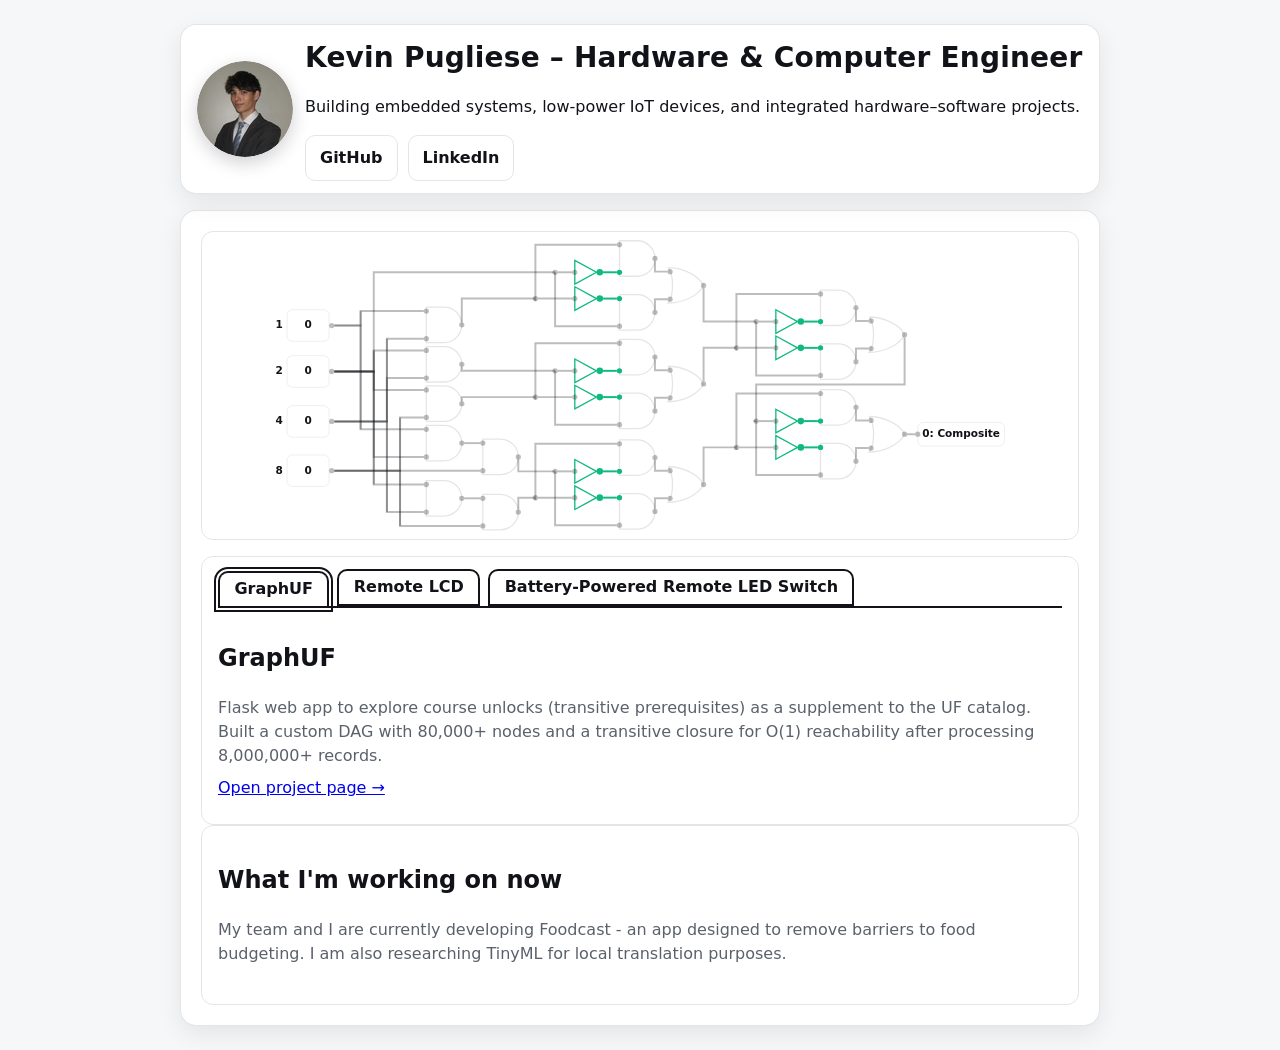
==== index.html @ 6bbf0034 "google verification" ====
<!doctype html>
<html lang="en">
  <head>
    <meta charset="utf-8" />
    <meta name="viewport" content="width=device-width, initial-scale=1" />

    <meta name="description" content="Kevin Pugliese is a hardware and computer engineer building embedded systems, IoT devices, and integrated hardware–software projects." />
    <meta name="robots" content="index, follow, max-snippet:-1, max-image-preview:large, max-video-preview:-1">
    
    <title>Kevin Pugliese – Hardware & Computer Engineer</title>

    <link rel="canonical" href="https://kevinpugliese.com/" />
    <link rel="alternate" href="https://kevinpugliese.com/" hreflang="en" />
    <link rel="stylesheet" href="./styles.css" />

    <link rel="icon" href="/images/kevin-96.jpg" sizes="48x48" type="image/jpeg">
    <link rel="icon" href="/images/kevin-192.jpg" sizes="192x192" type="image/jpeg">
    <link rel="shortcut icon" href="/favicon.ico">

    <meta property="og:type" content="website">
    <meta property="og:title" content="Kevin Pugliese – Hardware & Computer Engineer">
    <meta property="og:description" content="Projects in embedded hardware, IoT devices, and integrated systems." />
    <meta property="og:url" content="https://kevinpugliese.com/">
    <meta property="og:image" content="https://kevinpugliese.com/images/kevin-1200.jpg">
    <meta property="og:site_name" content="Kevin Pugliese">

    <meta name="twitter:card" content="summary_large_image">
    <meta name="twitter:title" content="Kevin Pugliese – Hardware & Computer Engineer">
    <meta name="twitter:description" content="Projects in embedded hardware, IoT devices, and integrated systems.">
    <meta name="twitter:image" content="https://kevinpugliese.com/images/kevin-1200.jpg">

    <meta name="author" content="Kevin Pugliese">

    <!-- Structured data -->
    <script type="application/ld+json">
    {
      "@context": "https://schema.org",
      "@graph": [{
        "@type": "WebSite",
        "@id": "https://kevinpugliese.com/#website",
        "url": "https://kevinpugliese.com/",
        "name": "Kevin Pugliese",
        "publisher": {"@id": "https://kevinpugliese.com/#person"},
        "inLanguage": "en",
        "logo": "https://kevinpugliese.com/images/kevin-192.jpg"
      },{
        "@type": "WebPage",
        "@id": "https://kevinpugliese.com/#webpage",
        "url": "https://kevinpugliese.com/",
        "name": "Kevin Pugliese – Hardware & Computer Engineer",
        "isPartOf": {"@id": "https://kevinpugliese.com/#website"},
        "about": {"@id": "https://kevinpugliese.com/#person"},
        "description": "Kevin Pugliese is a hardware and computer engineer building embedded systems, IoT devices, and integrated hardware–software projects."
      },{
        "@type": "Person",
        "@id": "https://kevinpugliese.com/#person",
        "name": "Kevin Pugliese",
        "image": "https://kevinpugliese.com/images/kevin-1200.jpg",
        "jobTitle": "Hardware & Computer Engineer",
        "url": "https://kevinpugliese.com/",
        "sameAs": [
          "https://github.com/Puglord6383",
          "https://www.linkedin.com/in/kevingpugliese"
        ]
      }]
    }
    </script>
    <style>
    .projects-panel { position: relative; margin-top: 16px; }

    .projects-tabs {
      display: flex;
      flex-wrap: wrap;
      gap: 8px;
      align-items: flex-end;
      margin: -0.25rem 0 0;
    }

    .project-tab {
      appearance: none;
      display: inline-flex;
      align-items: center;
      cursor: pointer;
      padding: 0.55rem 0.9rem;
      border: 2px solid currentColor;
      border-radius: 10px 10px 0 0;
      background: var(--panel-bg, transparent);
      color: inherit;
      line-height: 1;
      font-weight: 600;
      white-space: nowrap;
      transition: background-color 140ms ease, color 140ms ease, border-color 140ms ease;
    }
    .project-tab:hover { background: rgba(0,0,0,0.05); }
    .project-tab:focus-visible { outline: 2px solid currentColor; outline-offset: 2px; }

    .project-tab[aria-selected="true"] {
      border-bottom-color: transparent;
      margin-bottom: -2px;
      background: inherit;
    }

    .project-panel-body {
      border-top: 2px solid currentColor;
      padding-top: 0.75rem;
    }

    @media (prefers-reduced-motion: reduce) { .project-tab { transition: none; } }
  </style>
</head>
  <body>
    <!-- Header / Hero -->
    <header class="profile-card" role="banner">
      <div class="avatar-wrap">
        <img
          class="avatar"
          src="./images/kevin-192.jpg"
          srcset="./images/kevin-96.jpg 1x,
                  ./images/kevin-192.jpg 2x,
                  ./images/kevin-288.jpg 3x"
          alt="Portrait of Kevin Pugliese"
          width="96" height="96"
          loading="eager" decoding="async" fetchpriority="high">
      </div>
      <div class="profile-meta">
        <h1>Kevin Pugliese – Hardware & Computer Engineer</h1>
        <p class="lead">Building embedded systems, low-power IoT devices, and integrated hardware–software projects.</p>
        <nav aria-label="Social">
          <div class="links">
            <a class="btn" href="https://github.com/Puglord6383" target="_blank" rel="me noopener noreferrer">GitHub</a>
            <a class="btn" href="https://www.linkedin.com/in/kevingpugliese" target="_blank" rel="me noopener noreferrer">LinkedIn</a>
            <!-- Optional quick links -->
            <!-- <a class="btn" href="/resume.pdf">Resume</a>
            <a class="btn" href="/contact/">Contact</a> -->
          </div>
        </nav>
      </div>
    </header>

    <main class="card" role="main">
      <section class="panel panel--circuit" aria-hidden="true">
        <svg class="circuit" viewBox="0 0 1600 560" focusable="false" preserveAspectRatio="xMinYMin meet"></svg>
      </section>

      <section class="panel projects-panel" id="projects">
        <div class="projects-tabs" role="tablist" aria-label="Projects">
          <button class="project-tab" role="tab" aria-selected="true" aria-controls="project-panel" id="tab-graphuf" data-key="graphuf">GraphUF</button>
          <button class="project-tab" role="tab" aria-selected="false" aria-controls="project-panel" id="tab-remote-lcd" data-key="remote-lcd">Remote LCD</button>
          <button class="project-tab" role="tab" aria-selected="false" aria-controls="project-panel" id="tab-remote-led-switch" data-key="remote-led-switch">Battery-Powered Remote LED Switch</button>
        </div>
        <div id="project-panel" class="project-panel-body" role="tabpanel" aria-labelledby="tab-graphuf">
          <h2 id="project-panel-title">Project details</h2>
          <div id="project-panel-content"><p>Select a project to see a quick blurb.</p></div>
        </div>
      </section>

      <section class="panel">
        <h2>What I'm working on now</h2>
        <p>My team and I are currently developing Foodcast - an app designed to remove barriers to food budgeting. I am also researching TinyML for local translation purposes.</p>
      </section>
      
    </main>

    <script type="module" src="./js/app.js"></script>
    <script>
      (function() {
        const blurbs = {
          "graphuf": {
            title: "GraphUF",
            html: `<p>Flask web app to explore course unlocks (transitive prerequisites) as a supplement to the UF catalog. Built a custom DAG with 80,000+ nodes and a transitive closure for O(1) reachability after processing 8,000,000+ records.</p>
                   <p><a href="/projects/graphuf/">Open project page →</a></p>`
          },
          "remote-lcd": {
            title: "Remote LCD",
            html: `<p>Raspberry Pi Zero 2W + 1602 I2C LCD for a remote serial display. Arduino IDE scripts for ASCII/custom glyphs, long-distance SSH via Tailscale, and a 3D-printed PLA housing.</p>
                   <p><a href="/projects/remote-lcd/">Open project page →</a></p>`
          },
          "remote-led-switch": {
            title: "Battery-Powered Remote LED Switch",
            html: `<p>100mAh LiPo with USB-C charge/discharge. Optimized duty cycles for ~12h battery life with &lt;1s response; ESP Rainmaker for global GPIO control and Wi-Fi management.</p>
                   <p><a href="/projects/remote-led-switch/">Open project page →</a></p>`
          }
        };

        const panel = document.getElementById('project-panel');
        const panelTitle = document.getElementById('project-panel-title');
        const panelContent = document.getElementById('project-panel-content');

        function selectTab(key, el) {
          document.querySelectorAll('.project-tab').forEach(btn =>
            btn.setAttribute('aria-selected', (btn === el) ? 'true' : 'false')
          );
          const data = blurbs[key];
          if (data) {
            panelTitle.textContent = data.title;
            panelContent.innerHTML = data.html;
            panel.setAttribute('aria-labelledby', el.id);
          }
        }

        const tabs = Array.from(document.querySelectorAll('.project-tab'));
        tabs.forEach(btn => {
          btn.addEventListener('click', (e) => { e.preventDefault(); selectTab(btn.dataset.key, btn); });
          btn.addEventListener('keydown', (e) => {
            if (e.key === 'Enter' || e.key === ' ') {
              e.preventDefault();
              selectTab(btn.dataset.key, btn);
            }
          });
        });

        if (tabs[0]) selectTab(tabs[0].dataset.key, tabs[0]);
      })();
    </script>
  </body>
</html>
---- styles.css ----
/* Base theme */
:root{
  --bg:#f6f7f9;
  --panel:#ffffff;
  --text:#111318;
  --muted:#5b616b;
  --border:rgba(0,0,0,.10);
  --shadow:0 8px 24px rgba(0,0,0,.08);
  --wire: color-mix(in srgb, var(--text) 28%, transparent);
  --wire-hi: #10b981;
  color-scheme: light dark;
}
@media (prefers-color-scheme: dark){
  :root{
    --bg:#0b0c10;
    --panel:#12131a;
    --text:#e7e7e7;
    --muted:#a7a7a7;
    --border:rgba(255,255,255,.12);
    --shadow:0 8px 28px rgba(0,0,0,.35);
  }
}

*{ box-sizing:border-box }

body{
  margin:0;
  font:16px/1.5 system-ui,-apple-system,Segoe UI,Roboto,Helvetica,Arial,sans-serif;
  background:var(--bg);
  color:var(--text);
  min-height:100svh;
  padding:24px;              /* keep page padding */
}

/* ---- Top profile card ---- */
.profile-card{
  position: sticky; top: 0; z-index: 10;
  display:flex; align-items:center; gap:12px;
  width:100%; max-width:920px; margin:0 auto 16px;
  padding:12px 16px;
  background:var(--panel);
  border:1px solid var(--border);
  border-radius:16px;
  box-shadow:var(--shadow);
  backdrop-filter: blur(8px); /* optional; remove if you prefer */
}

/* One place to control avatar size, responsive */
:root { --avatar-size: clamp(64px, 12vw, 96px); }

/* Avatar wrapper */
.avatar-wrap{
  width: var(--avatar-size);
  height: var(--avatar-size);
  border-radius: 50%;
  overflow: hidden;
  box-shadow: 0 6px 18px rgba(0,0,30,.18);
  flex: 0 0 auto;
}
/* Slightly stronger shadow in dark mode */
@media (prefers-color-scheme: dark){
  .avatar-wrap{ box-shadow: 0 10px 28px rgba(0,0,30,.45); }
}

/* Avatar image */
.avatar{
  width: 100%;
  height: 100%;
  display: block;
  object-fit: cover;
  border-radius: 50%;
}

h1{ margin:0; font-size:clamp(22px,3.5vw,28px); font-weight:800; letter-spacing:.2px }
.links{ display:flex; gap:10px; flex-wrap:wrap }
.btn{
  appearance:none; border:1px solid var(--border); background:transparent; color:inherit;
  padding:10px 14px; border-radius:10px; text-decoration:none; font-weight:600;
  transition:background .15s ease, transform .06s ease, border-color .15s ease;
}
.btn:hover{ background:rgba(127,127,127,.08); transform:translateY(-1px) }

/* Main card container */
.card{
  width:100%;
  max-width:920px;
  margin-inline:auto;      /* center horizontally */
  background:var(--panel);
  border:1px solid var(--border);
  border-radius:16px;
  box-shadow:var(--shadow);
  padding:20px;
}

/* Panel look */
.panel{
  border:1px solid var(--border);
  border-radius:12px;
  padding:16px;
  min-height:180px;
}
.panel h3{ margin:0 0 6px; font-size:18px }
.panel p{ margin:.5rem 0; color:var(--muted) }

/* --- Circuit panel as a responsive ratio box --- */
.panel--circuit{
  position: relative;
  padding: 0;      /* SVG will fill; no inner padding */
  min-height: 0;   /* override .panel’s min-height */
  overflow: hidden;
}
.panel--circuit::before{
  content: "";
  display: block;
  /* viewBox 1600×560 → 35% */
  padding-top: calc(560 / 1600 * 100%);
}
.panel--circuit > .circuit{
  position: absolute;
  inset: 0;
  width: 100%;
  height: 100%;
  display: block;
}
/* Prevent text selection inside the circuit */
.panel--circuit, .panel--circuit * {
  -webkit-user-select: none;
  user-select: none;
}

/* Wires, nodes, gates */
.wire{ stroke: var(--wire, color-mix(in srgb, var(--text) 28%, transparent)); stroke-width:3; fill:none; stroke-linecap:butt }
.wire.high{ stroke: var(--wire-hi) }
.node{ fill: color-mix(in srgb, var(--text) 28%, transparent) }
.node.high{ fill: var(--wire-hi) }
.bit-rect{ fill: var(--panel); stroke: var(--border) }
.bit-label{
  font-weight:700; font-size:16px; dominant-baseline:middle; text-anchor:middle;
  user-select:none; pointer-events:none; fill: var(--text);
}
.bit{ cursor:pointer }
.bit:hover .bit-rect{ filter: brightness(1.03) }
.bit:focus-visible .bit-rect{ stroke: color-mix(in srgb, var(--text) 40%, transparent); stroke-width:3 }
.gate-shape{ stroke: var(--border); stroke-width:2; fill:none }
.gate-shape.high { stroke: var(--wire-hi); }

/* Glow when an input bit is ON */
.bit.active .bit-rect{
  stroke: var(--wire-hi);
  filter: drop-shadow(0 0 0.45rem color-mix(in srgb, var(--wire-hi) 55%, transparent));
}
.bit.active .bit-label{
  fill: var(--wire-hi);
  text-shadow: 0 0 8px color-mix(in srgb, var(--wire-hi) 60%, transparent);
}

/* --- Projects panel just below the circuit --- */
.panel.projects-panel{
  /* uses .panel look; just adds spacing */
  margin-top: 16px;
}

/* Tab strip attached to the top-left inside the box */
.projects-tabs{
  display: flex;
  flex-wrap: wrap;          /* wrap only when necessary */
  gap: 8px;
  align-items: flex-end;    /* align bottoms so active tab can sit into content */
  margin: 0;                /* snug at the top-left */
}

/* Beveled rectangle tabs: rounded top corners, square bottoms */
.project-tab{
  appearance: none;
  display: inline-flex;
  align-items: center;
  cursor: pointer;
  padding: 0.55rem 0.9rem;
  border: 1px solid var(--border);     /* match panel border width */
  border-radius: 10px 10px 0 0;        /* beveled top corners */
  background: var(--panel);            /* same surface as panel */
  color: inherit;
  font: inherit;
  font-weight: 700;
  line-height: 1;
  white-space: nowrap;                 /* keep labels on one line */
  transition: background-color .14s ease, color .14s ease, border-color .14s ease;
}
.project-tab:hover{ background: rgba(127,127,127,.08); }
.project-tab:focus-visible{ outline: 2px solid color-mix(in srgb, var(--text) 30%, transparent); outline-offset: 2px; }

/* Selected tab merges with the content area below */
.project-tab[aria-selected="true"]{
  border-bottom-color: transparent;    /* open bottom edge */
  margin-bottom: -1px;                 /* overlap the content’s top border (1px) */
  background: var(--panel);
}

/* Shared content area; its top border connects to tabs */
.project-panel-body{
  border-top: 1px solid var(--border); /* same width as tabs/panel border */
  padding-top: 12px;
}
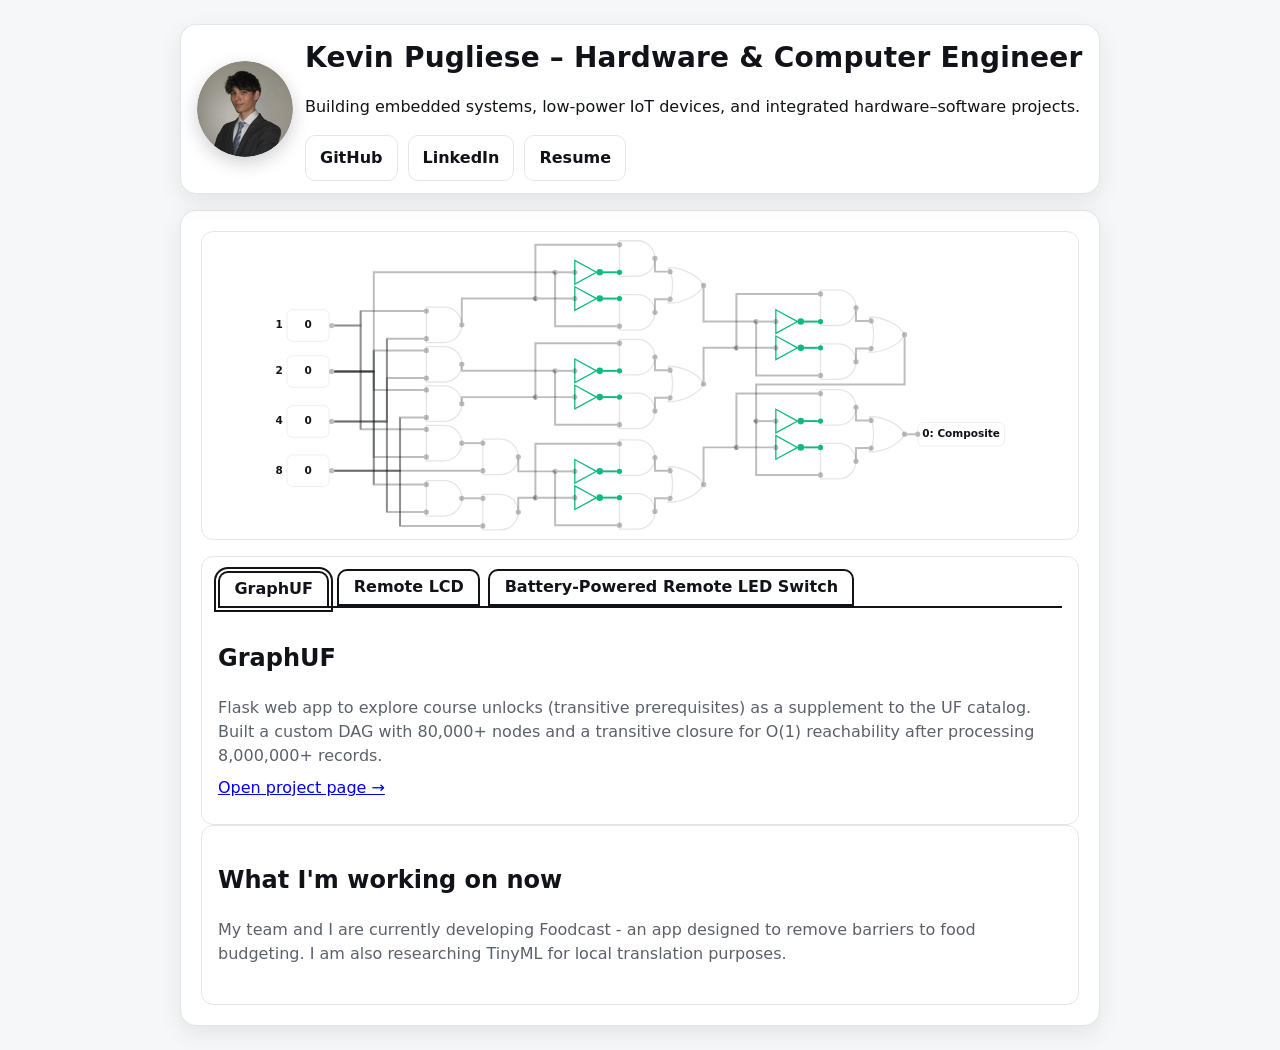
==== commit 3c105c2f: "added resume" ====
--- a/index.html
+++ b/index.html
@@ -4,134 +4,210 @@
     <meta charset="utf-8" />
     <meta name="viewport" content="width=device-width, initial-scale=1" />
 
-    <meta name="description" content="Kevin Pugliese is a hardware and computer engineer building embedded systems, IoT devices, and integrated hardware–software projects." />
-    <meta name="robots" content="index, follow, max-snippet:-1, max-image-preview:large, max-video-preview:-1">
-    
+    <meta
+      name="description"
+      content="Kevin Pugliese is a hardware and computer engineer building embedded systems, IoT devices, and integrated hardware–software projects."
+    />
+    <meta
+      name="robots"
+      content="index, follow, max-snippet:-1, max-image-preview:large, max-video-preview:-1"
+    />
+
     <title>Kevin Pugliese – Hardware & Computer Engineer</title>
 
     <link rel="canonical" href="https://kevinpugliese.com/" />
     <link rel="alternate" href="https://kevinpugliese.com/" hreflang="en" />
     <link rel="stylesheet" href="./styles.css" />
 
-    <link rel="icon" href="/images/kevin-96.jpg" sizes="48x48" type="image/jpeg">
-    <link rel="icon" href="/images/kevin-192.jpg" sizes="192x192" type="image/jpeg">
-    <link rel="shortcut icon" href="/favicon.ico">
-
-    <meta property="og:type" content="website">
-    <meta property="og:title" content="Kevin Pugliese – Hardware & Computer Engineer">
-    <meta property="og:description" content="Projects in embedded hardware, IoT devices, and integrated systems." />
-    <meta property="og:url" content="https://kevinpugliese.com/">
-    <meta property="og:image" content="https://kevinpugliese.com/images/kevin-1200.jpg">
-    <meta property="og:site_name" content="Kevin Pugliese">
-
-    <meta name="twitter:card" content="summary_large_image">
-    <meta name="twitter:title" content="Kevin Pugliese – Hardware & Computer Engineer">
-    <meta name="twitter:description" content="Projects in embedded hardware, IoT devices, and integrated systems.">
-    <meta name="twitter:image" content="https://kevinpugliese.com/images/kevin-1200.jpg">
-
-    <meta name="author" content="Kevin Pugliese">
-
-    <!-- Structured data -->
+    <link
+      rel="icon"
+      href="/images/kevin-96.jpg"
+      sizes="48x48"
+      type="image/jpeg"
+    />
+    <link
+      rel="icon"
+      href="/images/kevin-192.jpg"
+      sizes="192x192"
+      type="image/jpeg"
+    />
+    <link rel="shortcut icon" href="/favicon.ico" />
+
+    <meta property="og:type" content="website" />
+    <meta
+      property="og:title"
+      content="Kevin Pugliese – Hardware & Computer Engineer"
+    />
+    <meta
+      property="og:description"
+      content="Projects in embedded hardware, IoT devices, and integrated systems."
+    />
+    <meta property="og:url" content="https://kevinpugliese.com/" />
+    <meta
+      property="og:image"
+      content="https://kevinpugliese.com/images/kevin-1200.jpg"
+    />
+    <meta property="og:site_name" content="Kevin Pugliese" />
+
+    <meta name="twitter:card" content="summary_large_image" />
+    <meta
+      name="twitter:title"
+      content="Kevin Pugliese – Hardware & Computer Engineer"
+    />
+    <meta
+      name="twitter:description"
+      content="Projects in embedded hardware, IoT devices, and integrated systems."
+    />
+    <meta
+      name="twitter:image"
+      content="https://kevinpugliese.com/images/kevin-1200.jpg"
+    />
+
+    <meta name="author" content="Kevin Pugliese" />
+
     <script type="application/ld+json">
-    {
-      "@context": "https://schema.org",
-      "@graph": [{
-        "@type": "WebSite",
-        "@id": "https://kevinpugliese.com/#website",
-        "url": "https://kevinpugliese.com/",
-        "name": "Kevin Pugliese",
-        "publisher": {"@id": "https://kevinpugliese.com/#person"},
-        "inLanguage": "en",
-        "logo": "https://kevinpugliese.com/images/kevin-192.jpg"
-      },{
-        "@type": "WebPage",
-        "@id": "https://kevinpugliese.com/#webpage",
-        "url": "https://kevinpugliese.com/",
-        "name": "Kevin Pugliese – Hardware & Computer Engineer",
-        "isPartOf": {"@id": "https://kevinpugliese.com/#website"},
-        "about": {"@id": "https://kevinpugliese.com/#person"},
-        "description": "Kevin Pugliese is a hardware and computer engineer building embedded systems, IoT devices, and integrated hardware–software projects."
-      },{
-        "@type": "Person",
-        "@id": "https://kevinpugliese.com/#person",
-        "name": "Kevin Pugliese",
-        "image": "https://kevinpugliese.com/images/kevin-1200.jpg",
-        "jobTitle": "Hardware & Computer Engineer",
-        "url": "https://kevinpugliese.com/",
-        "sameAs": [
-          "https://github.com/Puglord6383",
-          "https://www.linkedin.com/in/kevingpugliese"
+      {
+        "@context": "https://schema.org",
+        "@graph": [
+          {
+            "@type": "WebSite",
+            "@id": "https://kevinpugliese.com/#website",
+            "url": "https://kevinpugliese.com/",
+            "name": "Kevin Pugliese",
+            "publisher": { "@id": "https://kevinpugliese.com/#person" },
+            "inLanguage": "en",
+            "logo": "https://kevinpugliese.com/images/kevin-192.jpg"
+          },
+          {
+            "@type": "WebPage",
+            "@id": "https://kevinpugliese.com/#webpage",
+            "url": "https://kevinpugliese.com/",
+            "name": "Kevin Pugliese – Hardware & Computer Engineer",
+            "isPartOf": { "@id": "https://kevinpugliese.com/#website" },
+            "about": { "@id": "https://kevinpugliese.com/#person" },
+            "description": "Kevin Pugliese is a hardware and computer engineer building embedded systems, IoT devices, and integrated hardware–software projects."
+          },
+          {
+            "@type": "Person",
+            "@id": "https://kevinpugliese.com/#person",
+            "name": "Kevin Pugliese",
+            "image": "https://kevinpugliese.com/images/kevin-1200.jpg",
+            "jobTitle": "Hardware & Computer Engineer",
+            "url": "https://kevinpugliese.com/",
+            "sameAs": [
+              "https://github.com/Puglord6383",
+              "https://www.linkedin.com/in/kevingpugliese"
+            ]
+          }
         ]
-      }]
-    }
+      }
     </script>
     <style>
-    .projects-panel { position: relative; margin-top: 16px; }
-
-    .projects-tabs {
-      display: flex;
-      flex-wrap: wrap;
-      gap: 8px;
-      align-items: flex-end;
-      margin: -0.25rem 0 0;
-    }
-
-    .project-tab {
-      appearance: none;
-      display: inline-flex;
-      align-items: center;
-      cursor: pointer;
-      padding: 0.55rem 0.9rem;
-      border: 2px solid currentColor;
-      border-radius: 10px 10px 0 0;
-      background: var(--panel-bg, transparent);
-      color: inherit;
-      line-height: 1;
-      font-weight: 600;
-      white-space: nowrap;
-      transition: background-color 140ms ease, color 140ms ease, border-color 140ms ease;
-    }
-    .project-tab:hover { background: rgba(0,0,0,0.05); }
-    .project-tab:focus-visible { outline: 2px solid currentColor; outline-offset: 2px; }
-
-    .project-tab[aria-selected="true"] {
-      border-bottom-color: transparent;
-      margin-bottom: -2px;
-      background: inherit;
-    }
-
-    .project-panel-body {
-      border-top: 2px solid currentColor;
-      padding-top: 0.75rem;
-    }
-
-    @media (prefers-reduced-motion: reduce) { .project-tab { transition: none; } }
-  </style>
-</head>
+      .projects-panel {
+        position: relative;
+        margin-top: 16px;
+      }
+
+      .projects-tabs {
+        display: flex;
+        flex-wrap: wrap;
+        gap: 8px;
+        align-items: flex-end;
+        margin: -0.25rem 0 0;
+      }
+
+      .project-tab {
+        appearance: none;
+        display: inline-flex;
+        align-items: center;
+        cursor: pointer;
+        padding: 0.55rem 0.9rem;
+        border: 2px solid currentColor;
+        border-radius: 10px 10px 0 0;
+        background: var(--panel-bg, transparent);
+        color: inherit;
+        line-height: 1;
+        font-weight: 600;
+        white-space: nowrap;
+        transition:
+          background-color 140ms ease,
+          color 140ms ease,
+          border-color 140ms ease;
+      }
+      .project-tab:hover {
+        background: rgba(0, 0, 0, 0.05);
+      }
+      .project-tab:focus-visible {
+        outline: 2px solid currentColor;
+        outline-offset: 2px;
+      }
+
+      .project-tab[aria-selected="true"] {
+        border-bottom-color: transparent;
+        margin-bottom: -2px;
+        background: inherit;
+      }
+
+      .project-panel-body {
+        border-top: 2px solid currentColor;
+        padding-top: 0.75rem;
+      }
+
+      @media (prefers-reduced-motion: reduce) {
+        .project-tab {
+          transition: none;
+        }
+      }
+    </style>
+  </head>
   <body>
-    <!-- Header / Hero -->
     <header class="profile-card" role="banner">
       <div class="avatar-wrap">
         <img
           class="avatar"
           src="./images/kevin-192.jpg"
-          srcset="./images/kevin-96.jpg 1x,
-                  ./images/kevin-192.jpg 2x,
-                  ./images/kevin-288.jpg 3x"
+          srcset="
+            ./images/kevin-96.jpg  1x,
+            ./images/kevin-192.jpg 2x,
+            ./images/kevin-288.jpg 3x
+          "
           alt="Portrait of Kevin Pugliese"
-          width="96" height="96"
-          loading="eager" decoding="async" fetchpriority="high">
+          width="96"
+          height="96"
+          loading="eager"
+          decoding="async"
+          fetchpriority="high"
+        />
       </div>
       <div class="profile-meta">
         <h1>Kevin Pugliese – Hardware & Computer Engineer</h1>
-        <p class="lead">Building embedded systems, low-power IoT devices, and integrated hardware–software projects.</p>
+        <p class="lead">
+          Building embedded systems, low-power IoT devices, and integrated
+          hardware–software projects.
+        </p>
         <nav aria-label="Social">
           <div class="links">
-            <a class="btn" href="https://github.com/Puglord6383" target="_blank" rel="me noopener noreferrer">GitHub</a>
-            <a class="btn" href="https://www.linkedin.com/in/kevingpugliese" target="_blank" rel="me noopener noreferrer">LinkedIn</a>
-            <!-- Optional quick links -->
-            <!-- <a class="btn" href="/resume.pdf">Resume</a>
-            <a class="btn" href="/contact/">Contact</a> -->
+            <a
+              class="btn"
+              href="https://github.com/Puglord6383"
+              target="_blank"
+              rel="me noopener noreferrer"
+              >GitHub</a
+            >
+            <a
+              class="btn"
+              href="https://www.linkedin.com/in/kevingpugliese"
+              target="_blank"
+              rel="me noopener noreferrer"
+              >LinkedIn</a
+            >
+            <a
+              class="btn"
+              href="/resume.pdf"
+              target="_blank"
+              rel="noopener noreferrer"
+              >Resume</a
+            >
           </div>
         </nav>
       </div>
@@ -139,70 +215,117 @@
 
     <main class="card" role="main">
       <section class="panel panel--circuit" aria-hidden="true">
-        <svg class="circuit" viewBox="0 0 1600 560" focusable="false" preserveAspectRatio="xMinYMin meet"></svg>
+        <svg
+          class="circuit"
+          viewBox="0 0 1600 560"
+          focusable="false"
+          preserveAspectRatio="xMinYMin meet"
+        ></svg>
       </section>
 
       <section class="panel projects-panel" id="projects">
         <div class="projects-tabs" role="tablist" aria-label="Projects">
-          <button class="project-tab" role="tab" aria-selected="true" aria-controls="project-panel" id="tab-graphuf" data-key="graphuf">GraphUF</button>
-          <button class="project-tab" role="tab" aria-selected="false" aria-controls="project-panel" id="tab-remote-lcd" data-key="remote-lcd">Remote LCD</button>
-          <button class="project-tab" role="tab" aria-selected="false" aria-controls="project-panel" id="tab-remote-led-switch" data-key="remote-led-switch">Battery-Powered Remote LED Switch</button>
+          <button
+            class="project-tab"
+            role="tab"
+            aria-selected="true"
+            aria-controls="project-panel"
+            id="tab-graphuf"
+            data-key="graphuf"
+          >
+            GraphUF
+          </button>
+          <button
+            class="project-tab"
+            role="tab"
+            aria-selected="false"
+            aria-controls="project-panel"
+            id="tab-remote-lcd"
+            data-key="remote-lcd"
+          >
+            Remote LCD
+          </button>
+          <button
+            class="project-tab"
+            role="tab"
+            aria-selected="false"
+            aria-controls="project-panel"
+            id="tab-remote-led-switch"
+            data-key="remote-led-switch"
+          >
+            Battery-Powered Remote LED Switch
+          </button>
         </div>
-        <div id="project-panel" class="project-panel-body" role="tabpanel" aria-labelledby="tab-graphuf">
+        <div
+          id="project-panel"
+          class="project-panel-body"
+          role="tabpanel"
+          aria-labelledby="tab-graphuf"
+        >
           <h2 id="project-panel-title">Project details</h2>
-          <div id="project-panel-content"><p>Select a project to see a quick blurb.</p></div>
+          <div id="project-panel-content">
+            <p>Select a project to see a quick blurb.</p>
+          </div>
         </div>
       </section>
 
       <section class="panel">
         <h2>What I'm working on now</h2>
-        <p>My team and I are currently developing Foodcast - an app designed to remove barriers to food budgeting. I am also researching TinyML for local translation purposes.</p>
+        <p>
+          My team and I are currently developing Foodcast - an app designed to
+          remove barriers to food budgeting. I am also researching TinyML for
+          local translation purposes.
+        </p>
       </section>
-      
     </main>
 
     <script type="module" src="./js/app.js"></script>
     <script>
-      (function() {
+      (function () {
         const blurbs = {
-          "graphuf": {
+          graphuf: {
             title: "GraphUF",
             html: `<p>Flask web app to explore course unlocks (transitive prerequisites) as a supplement to the UF catalog. Built a custom DAG with 80,000+ nodes and a transitive closure for O(1) reachability after processing 8,000,000+ records.</p>
-                   <p><a href="/projects/graphuf/">Open project page →</a></p>`
+                   <p><a href="/projects/graphuf/">Open project page →</a></p>`,
           },
           "remote-lcd": {
             title: "Remote LCD",
             html: `<p>Raspberry Pi Zero 2W + 1602 I2C LCD for a remote serial display. Arduino IDE scripts for ASCII/custom glyphs, long-distance SSH via Tailscale, and a 3D-printed PLA housing.</p>
-                   <p><a href="/projects/remote-lcd/">Open project page →</a></p>`
+                   <p><a href="/projects/remote-lcd/">Open project page →</a></p>`,
           },
           "remote-led-switch": {
             title: "Battery-Powered Remote LED Switch",
             html: `<p>100mAh LiPo with USB-C charge/discharge. Optimized duty cycles for ~12h battery life with &lt;1s response; ESP Rainmaker for global GPIO control and Wi-Fi management.</p>
-                   <p><a href="/projects/remote-led-switch/">Open project page →</a></p>`
-          }
+                   <p><a href="/projects/remote-led-switch/">Open project page →</a></p>`,
+          },
         };
 
-        const panel = document.getElementById('project-panel');
-        const panelTitle = document.getElementById('project-panel-title');
-        const panelContent = document.getElementById('project-panel-content');
+        const panel = document.getElementById("project-panel");
+        const panelTitle = document.getElementById("project-panel-title");
+        const panelContent = document.getElementById("project-panel-content");
 
         function selectTab(key, el) {
-          document.querySelectorAll('.project-tab').forEach(btn =>
-            btn.setAttribute('aria-selected', (btn === el) ? 'true' : 'false')
-          );
+          document
+            .querySelectorAll(".project-tab")
+            .forEach((btn) =>
+              btn.setAttribute("aria-selected", btn === el ? "true" : "false"),
+            );
           const data = blurbs[key];
           if (data) {
             panelTitle.textContent = data.title;
             panelContent.innerHTML = data.html;
-            panel.setAttribute('aria-labelledby', el.id);
+            panel.setAttribute("aria-labelledby", el.id);
           }
         }
 
-        const tabs = Array.from(document.querySelectorAll('.project-tab'));
-        tabs.forEach(btn => {
-          btn.addEventListener('click', (e) => { e.preventDefault(); selectTab(btn.dataset.key, btn); });
-          btn.addEventListener('keydown', (e) => {
-            if (e.key === 'Enter' || e.key === ' ') {
+        const tabs = Array.from(document.querySelectorAll(".project-tab"));
+        tabs.forEach((btn) => {
+          btn.addEventListener("click", (e) => {
+            e.preventDefault();
+            selectTab(btn.dataset.key, btn);
+          });
+          btn.addEventListener("keydown", (e) => {
+            if (e.key === "Enter" || e.key === " ") {
               e.preventDefault();
               selectTab(btn.dataset.key, btn);
             }
--- a/styles.css
+++ b/styles.css
@@ -1,69 +1,82 @@
-/* Base theme */
-:root{
-  --bg:#f6f7f9;
-  --panel:#ffffff;
-  --text:#111318;
-  --muted:#5b616b;
-  --border:rgba(0,0,0,.10);
-  --shadow:0 8px 24px rgba(0,0,0,.08);
+:root {
+  --bg: #f6f7f9;
+  --panel: #ffffff;
+  --text: #111318;
+  --muted: #5b616b;
+  --border: rgba(0, 0, 0, 0.1);
+  --shadow: 0 8px 24px rgba(0, 0, 0, 0.08);
   --wire: color-mix(in srgb, var(--text) 28%, transparent);
   --wire-hi: #10b981;
   color-scheme: light dark;
 }
-@media (prefers-color-scheme: dark){
-  :root{
-    --bg:#0b0c10;
-    --panel:#12131a;
-    --text:#e7e7e7;
-    --muted:#a7a7a7;
-    --border:rgba(255,255,255,.12);
-    --shadow:0 8px 28px rgba(0,0,0,.35);
-  }
-}
-
-*{ box-sizing:border-box }
-
-body{
-  margin:0;
-  font:16px/1.5 system-ui,-apple-system,Segoe UI,Roboto,Helvetica,Arial,sans-serif;
-  background:var(--bg);
-  color:var(--text);
-  min-height:100svh;
-  padding:24px;              /* keep page padding */
-}
-
-/* ---- Top profile card ---- */
-.profile-card{
-  position: sticky; top: 0; z-index: 10;
-  display:flex; align-items:center; gap:12px;
-  width:100%; max-width:920px; margin:0 auto 16px;
-  padding:12px 16px;
-  background:var(--panel);
-  border:1px solid var(--border);
-  border-radius:16px;
-  box-shadow:var(--shadow);
-  backdrop-filter: blur(8px); /* optional; remove if you prefer */
-}
-
-/* One place to control avatar size, responsive */
-:root { --avatar-size: clamp(64px, 12vw, 96px); }
-
-/* Avatar wrapper */
-.avatar-wrap{
+@media (prefers-color-scheme: dark) {
+  :root {
+    --bg: #0b0c10;
+    --panel: #12131a;
+    --text: #e7e7e7;
+    --muted: #a7a7a7;
+    --border: rgba(255, 255, 255, 0.12);
+    --shadow: 0 8px 28px rgba(0, 0, 0, 0.35);
+  }
+}
+
+* {
+  box-sizing: border-box;
+}
+
+body {
+  margin: 0;
+  font:
+    16px/1.5 system-ui,
+    -apple-system,
+    Segoe UI,
+    Roboto,
+    Helvetica,
+    Arial,
+    sans-serif;
+  background: var(--bg);
+  color: var(--text);
+  min-height: 100svh;
+  padding: 24px;
+}
+
+.profile-card {
+  position: sticky;
+  top: 0;
+  z-index: 10;
+  display: flex;
+  align-items: center;
+  gap: 12px;
+  width: 100%;
+  max-width: 920px;
+  margin: 0 auto 16px;
+  padding: 12px 16px;
+  background: var(--panel);
+  border: 1px solid var(--border);
+  border-radius: 16px;
+  box-shadow: var(--shadow);
+  backdrop-filter: blur(8px);
+}
+
+:root {
+  --avatar-size: clamp(64px, 12vw, 96px);
+}
+
+.avatar-wrap {
   width: var(--avatar-size);
   height: var(--avatar-size);
   border-radius: 50%;
   overflow: hidden;
-  box-shadow: 0 6px 18px rgba(0,0,30,.18);
+  box-shadow: 0 6px 18px rgba(0, 0, 30, 0.18);
   flex: 0 0 auto;
 }
-/* Slightly stronger shadow in dark mode */
-@media (prefers-color-scheme: dark){
-  .avatar-wrap{ box-shadow: 0 10px 28px rgba(0,0,30,.45); }
-}
-
-/* Avatar image */
-.avatar{
+@media (prefers-color-scheme: dark) {
+  .avatar-wrap {
+    box-shadow: 0 10px 28px rgba(0, 0, 30, 0.45);
+  }
+}
+
+.avatar {
   width: 100%;
   height: 100%;
   display: block;
@@ -71,133 +84,209 @@
   border-radius: 50%;
 }
 
-h1{ margin:0; font-size:clamp(22px,3.5vw,28px); font-weight:800; letter-spacing:.2px }
-.links{ display:flex; gap:10px; flex-wrap:wrap }
-.btn{
-  appearance:none; border:1px solid var(--border); background:transparent; color:inherit;
-  padding:10px 14px; border-radius:10px; text-decoration:none; font-weight:600;
-  transition:background .15s ease, transform .06s ease, border-color .15s ease;
-}
-.btn:hover{ background:rgba(127,127,127,.08); transform:translateY(-1px) }
-
-/* Main card container */
-.card{
-  width:100%;
-  max-width:920px;
-  margin-inline:auto;      /* center horizontally */
-  background:var(--panel);
-  border:1px solid var(--border);
-  border-radius:16px;
-  box-shadow:var(--shadow);
-  padding:20px;
-}
-
-/* Panel look */
-.panel{
-  border:1px solid var(--border);
-  border-radius:12px;
-  padding:16px;
-  min-height:180px;
-}
-.panel h3{ margin:0 0 6px; font-size:18px }
-.panel p{ margin:.5rem 0; color:var(--muted) }
-
-/* --- Circuit panel as a responsive ratio box --- */
-.panel--circuit{
+h1 {
+  margin: 0;
+  font-size: clamp(22px, 3.5vw, 28px);
+  font-weight: 800;
+  letter-spacing: 0.2px;
+}
+.links {
+  display: flex;
+  gap: 10px;
+  flex-wrap: wrap;
+}
+.btn {
+  appearance: none;
+  border: 1px solid var(--border);
+  background: transparent;
+  color: inherit;
+  padding: 10px 14px;
+  border-radius: 10px;
+  text-decoration: none;
+  font-weight: 600;
+  transition:
+    background 0.15s ease,
+    transform 0.06s ease,
+    border-color 0.15s ease;
+}
+.btn:hover {
+  background: rgba(127, 127, 127, 0.08);
+  transform: translateY(-1px);
+}
+
+.card {
+  width: 100%;
+  max-width: 920px;
+  margin-inline: auto;
+  background: var(--panel);
+  border: 1px solid var(--border);
+  border-radius: 16px;
+  box-shadow: var(--shadow);
+  padding: 20px;
+}
+
+.panel {
+  border: 1px solid var(--border);
+  border-radius: 12px;
+  padding: 16px;
+  min-height: 180px;
+}
+.panel h3 {
+  margin: 0 0 6px;
+  font-size: 18px;
+}
+.panel p {
+  margin: 0.5rem 0;
+  color: var(--muted);
+}
+
+.panel--circuit {
   position: relative;
-  padding: 0;      /* SVG will fill; no inner padding */
-  min-height: 0;   /* override .panel’s min-height */
+  padding: 0;
+  min-height: 0;
   overflow: hidden;
 }
-.panel--circuit::before{
+.panel--circuit::before {
   content: "";
   display: block;
-  /* viewBox 1600×560 → 35% */
   padding-top: calc(560 / 1600 * 100%);
 }
-.panel--circuit > .circuit{
+.panel--circuit > .circuit {
   position: absolute;
   inset: 0;
   width: 100%;
   height: 100%;
   display: block;
 }
-/* Prevent text selection inside the circuit */
-.panel--circuit, .panel--circuit * {
+.panel--circuit,
+.panel--circuit * {
   -webkit-user-select: none;
   user-select: none;
 }
 
-/* Wires, nodes, gates */
-.wire{ stroke: var(--wire, color-mix(in srgb, var(--text) 28%, transparent)); stroke-width:3; fill:none; stroke-linecap:butt }
-.wire.high{ stroke: var(--wire-hi) }
-.node{ fill: color-mix(in srgb, var(--text) 28%, transparent) }
-.node.high{ fill: var(--wire-hi) }
-.bit-rect{ fill: var(--panel); stroke: var(--border) }
-.bit-label{
-  font-weight:700; font-size:16px; dominant-baseline:middle; text-anchor:middle;
-  user-select:none; pointer-events:none; fill: var(--text);
-}
-.bit{ cursor:pointer }
-.bit:hover .bit-rect{ filter: brightness(1.03) }
-.bit:focus-visible .bit-rect{ stroke: color-mix(in srgb, var(--text) 40%, transparent); stroke-width:3 }
-.gate-shape{ stroke: var(--border); stroke-width:2; fill:none }
-.gate-shape.high { stroke: var(--wire-hi); }
-
-/* Glow when an input bit is ON */
-.bit.active .bit-rect{
+.wire {
+  stroke: var(--wire, color-mix(in srgb, var(--text) 28%, transparent));
+  stroke-width: 3;
+  fill: none;
+  stroke-linecap: butt;
+}
+.wire.high {
   stroke: var(--wire-hi);
-  filter: drop-shadow(0 0 0.45rem color-mix(in srgb, var(--wire-hi) 55%, transparent));
-}
-.bit.active .bit-label{
+}
+.node {
+  fill: color-mix(in srgb, var(--text) 28%, transparent);
+}
+.node.high {
+  fill: var(--wire-hi);
+}
+.bit-rect {
+  fill: var(--panel);
+  stroke: var(--border);
+}
+.bit-label {
+  font-weight: 700;
+  font-size: 16px;
+  dominant-baseline: middle;
+  text-anchor: middle;
+  user-select: none;
+  pointer-events: none;
+  fill: var(--text);
+}
+.bit {
+  cursor: pointer;
+}
+.bit:hover .bit-rect {
+  filter: brightness(1.03);
+}
+.bit:focus-visible .bit-rect {
+  stroke: color-mix(in srgb, var(--text) 40%, transparent);
+  stroke-width: 3;
+}
+.gate-shape {
+  stroke: var(--border);
+  stroke-width: 2;
+  fill: none;
+}
+.gate-shape.high {
+  stroke: var(--wire-hi);
+}
+
+.bit.active .bit-rect {
+  stroke: var(--wire-hi);
+  filter: drop-shadow(
+    0 0 0.45rem color-mix(in srgb, var(--wire-hi) 55%, transparent)
+  );
+}
+.bit.active .bit-label {
   fill: var(--wire-hi);
   text-shadow: 0 0 8px color-mix(in srgb, var(--wire-hi) 60%, transparent);
 }
 
-/* --- Projects panel just below the circuit --- */
-.panel.projects-panel{
-  /* uses .panel look; just adds spacing */
+.panel.projects-panel {
   margin-top: 16px;
 }
 
-/* Tab strip attached to the top-left inside the box */
-.projects-tabs{
+.projects-tabs {
   display: flex;
-  flex-wrap: wrap;          /* wrap only when necessary */
+  flex-wrap: wrap;
   gap: 8px;
-  align-items: flex-end;    /* align bottoms so active tab can sit into content */
-  margin: 0;                /* snug at the top-left */
-}
-
-/* Beveled rectangle tabs: rounded top corners, square bottoms */
-.project-tab{
+  align-items: flex-end;
+  margin: 0;
+  min-width: 0;
+}
+
+.project-tab {
   appearance: none;
   display: inline-flex;
   align-items: center;
   cursor: pointer;
   padding: 0.55rem 0.9rem;
-  border: 1px solid var(--border);     /* match panel border width */
-  border-radius: 10px 10px 0 0;        /* beveled top corners */
-  background: var(--panel);            /* same surface as panel */
+  border: 1px solid var(--border);
+  border-radius: 10px 10px 0 0;
+  background: var(--panel);
   color: inherit;
   font: inherit;
   font-weight: 700;
   line-height: 1;
-  white-space: nowrap;                 /* keep labels on one line */
-  transition: background-color .14s ease, color .14s ease, border-color .14s ease;
-}
-.project-tab:hover{ background: rgba(127,127,127,.08); }
-.project-tab:focus-visible{ outline: 2px solid color-mix(in srgb, var(--text) 30%, transparent); outline-offset: 2px; }
-
-/* Selected tab merges with the content area below */
-.project-tab[aria-selected="true"]{
-  border-bottom-color: transparent;    /* open bottom edge */
-  margin-bottom: -1px;                 /* overlap the content’s top border (1px) */
-  background: var(--panel);
-}
-
-/* Shared content area; its top border connects to tabs */
-.project-panel-body{
-  border-top: 1px solid var(--border); /* same width as tabs/panel border */
+  white-space: nowrap;
+  transition:
+    background-color 0.14s ease,
+    color 0.14s ease,
+    border-color 0.14s ease;
+}
+.project-tab:hover {
+  background: rgba(127, 127, 127, 0.08);
+}
+.project-tab:focus-visible {
+  outline: 2px solid color-mix(in srgb, var(--text) 30%, transparent);
+  outline-offset: 2px;
+}
+
+.project-tab[aria-selected="true"] {
+  border-bottom-color: transparent;
+  margin-bottom: -1px;
+  background: var(--panel);
+}
+
+.project-panel-body {
+  border-top: 1px solid var(--border);
   padding-top: 12px;
 }
+
+@media (max-width: 900px) {
+  .projects-tabs {
+    flex-wrap: nowrap;
+    overflow-x: auto;
+    overflow-y: hidden;
+    -webkit-overflow-scrolling: touch;
+    gap: 4px;
+    width: 100%;
+  }
+
+  .project-tab {
+    flex: 0 0 auto;
+    min-width: max-content;
+    padding: 0.5rem 0.8rem;
+    font-size: 0.9rem;
+  }
+}
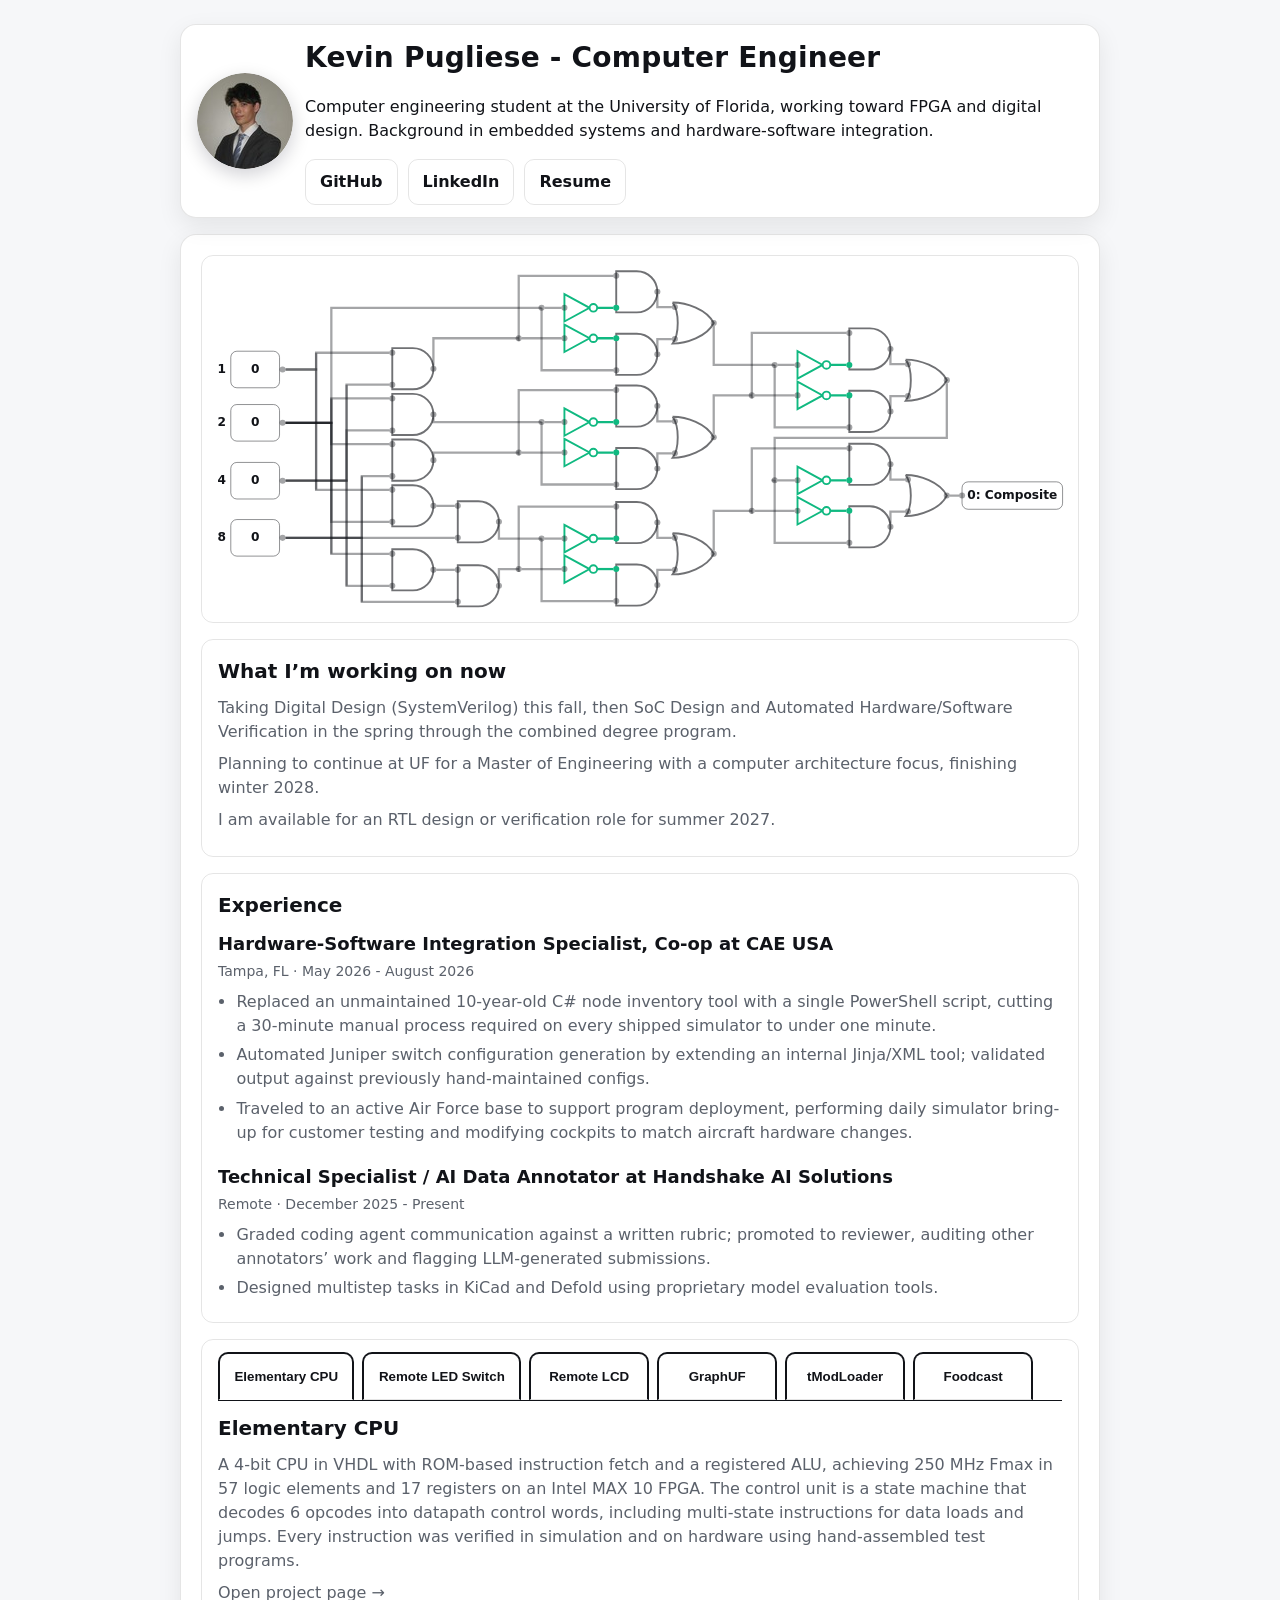
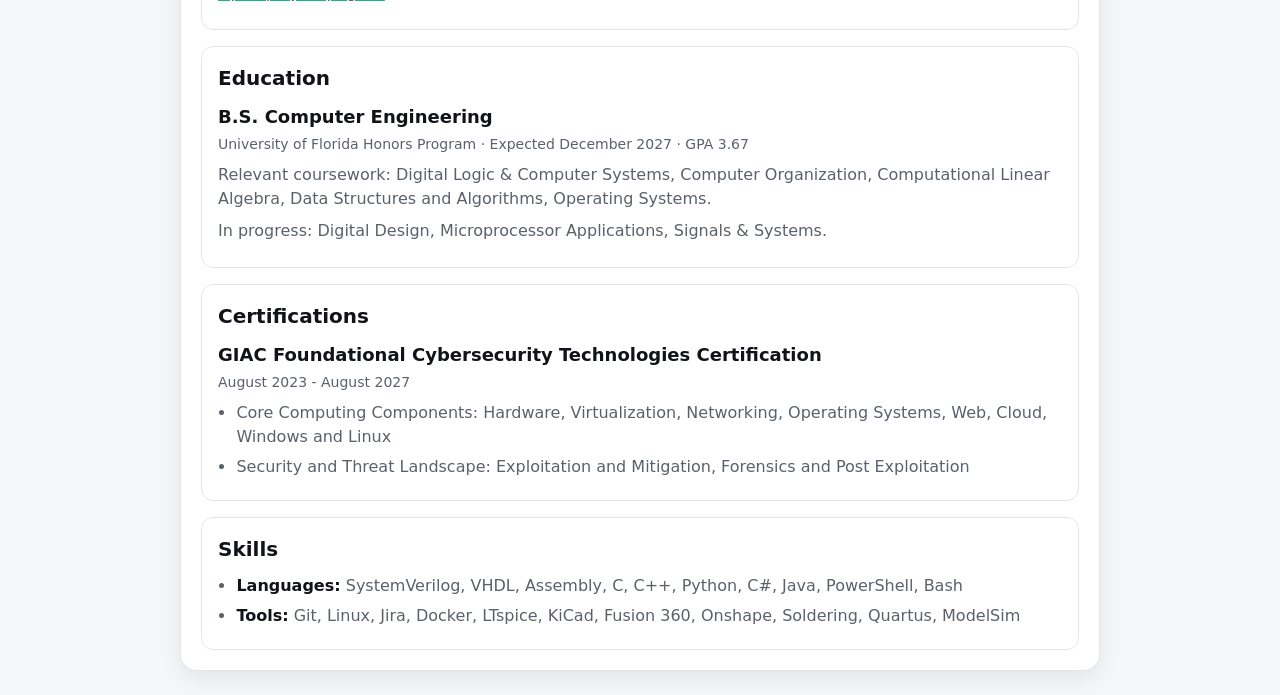
==== commit dff33b63: "update to match new experience" ====
--- a/index.html
+++ b/index.html
@@ -6,14 +6,14 @@
 
     <meta
       name="description"
-      content="Kevin Pugliese is a hardware and computer engineer building embedded systems, IoT devices, and integrated hardware–software projects."
+      content="Kevin Pugliese is a computer engineering student at the University of Florida focused on FPGA and digital design, with experience in embedded systems and hardware-software integration."
     />
     <meta
       name="robots"
       content="index, follow, max-snippet:-1, max-image-preview:large, max-video-preview:-1"
     />
 
-    <title>Kevin Pugliese – Hardware & Computer Engineer</title>
+    <title>Kevin Pugliese - Computer Engineer | FPGA &amp; Digital Design</title>
 
     <link rel="canonical" href="https://kevinpugliese.com/" />
     <link rel="alternate" href="https://kevinpugliese.com/" hreflang="en" />
@@ -36,11 +36,11 @@
     <meta property="og:type" content="website" />
     <meta
       property="og:title"
-      content="Kevin Pugliese – Hardware & Computer Engineer"
+      content="Kevin Pugliese - Computer Engineer | FPGA &amp; Digital Design"
     />
     <meta
       property="og:description"
-      content="Projects in embedded hardware, IoT devices, and integrated systems."
+      content="FPGA and digital design, embedded systems, and hardware-software integration."
     />
     <meta property="og:url" content="https://kevinpugliese.com/" />
     <meta
@@ -52,11 +52,11 @@
     <meta name="twitter:card" content="summary_large_image" />
     <meta
       name="twitter:title"
-      content="Kevin Pugliese – Hardware & Computer Engineer"
+      content="Kevin Pugliese - Computer Engineer | FPGA &amp; Digital Design"
     />
     <meta
       name="twitter:description"
-      content="Projects in embedded hardware, IoT devices, and integrated systems."
+      content="FPGA and digital design, embedded systems, and hardware-software integration."
     />
     <meta
       name="twitter:image"
@@ -82,18 +82,30 @@
             "@type": "WebPage",
             "@id": "https://kevinpugliese.com/#webpage",
             "url": "https://kevinpugliese.com/",
-            "name": "Kevin Pugliese – Hardware & Computer Engineer",
+            "name": "Kevin Pugliese - Computer Engineer | FPGA & Digital Design",
             "isPartOf": { "@id": "https://kevinpugliese.com/#website" },
             "about": { "@id": "https://kevinpugliese.com/#person" },
-            "description": "Kevin Pugliese is a hardware and computer engineer building embedded systems, IoT devices, and integrated hardware–software projects."
+            "description": "Kevin Pugliese is a computer engineering student at the University of Florida focused on FPGA and digital design, with experience in embedded systems and hardware-software integration."
           },
           {
             "@type": "Person",
             "@id": "https://kevinpugliese.com/#person",
             "name": "Kevin Pugliese",
             "image": "https://kevinpugliese.com/images/kevin-1200.jpg",
-            "jobTitle": "Hardware & Computer Engineer",
+            "jobTitle": "Computer Engineer",
             "url": "https://kevinpugliese.com/",
+            "alumniOf": {
+              "@type": "CollegeOrUniversity",
+              "name": "University of Florida"
+            },
+            "knowsAbout": [
+              "FPGA Design",
+              "Digital Design",
+              "SystemVerilog",
+              "VHDL",
+              "RTL Design",
+              "Embedded Systems"
+            ],
             "sameAs": [
               "https://github.com/Puglord6383",
               "https://www.linkedin.com/in/kevingpugliese"
@@ -102,63 +114,6 @@
         ]
       }
     </script>
-    <style>
-      .projects-panel {
-        position: relative;
-        margin-top: 16px;
-      }
-
-      .projects-tabs {
-        display: flex;
-        flex-wrap: wrap;
-        gap: 8px;
-        align-items: flex-end;
-        margin: -0.25rem 0 0;
-      }
-
-      .project-tab {
-        appearance: none;
-        display: inline-flex;
-        align-items: center;
-        cursor: pointer;
-        padding: 0.55rem 0.9rem;
-        border: 2px solid currentColor;
-        border-radius: 10px 10px 0 0;
-        background: var(--panel-bg, transparent);
-        color: inherit;
-        line-height: 1;
-        font-weight: 600;
-        white-space: nowrap;
-        transition:
-          background-color 140ms ease,
-          color 140ms ease,
-          border-color 140ms ease;
-      }
-      .project-tab:hover {
-        background: rgba(0, 0, 0, 0.05);
-      }
-      .project-tab:focus-visible {
-        outline: 2px solid currentColor;
-        outline-offset: 2px;
-      }
-
-      .project-tab[aria-selected="true"] {
-        border-bottom-color: transparent;
-        margin-bottom: -2px;
-        background: inherit;
-      }
-
-      .project-panel-body {
-        border-top: 2px solid currentColor;
-        padding-top: 0.75rem;
-      }
-
-      @media (prefers-reduced-motion: reduce) {
-        .project-tab {
-          transition: none;
-        }
-      }
-    </style>
   </head>
   <body>
     <header class="profile-card" role="banner">
@@ -180,10 +135,11 @@
         />
       </div>
       <div class="profile-meta">
-        <h1>Kevin Pugliese – Hardware & Computer Engineer</h1>
+        <h1>Kevin Pugliese - Computer Engineer</h1>
         <p class="lead">
-          Building embedded systems, low-power IoT devices, and integrated
-          hardware–software projects.
+          Computer engineering student at the University of Florida, working
+          toward FPGA and digital design. Background in embedded systems and
+          hardware-software integration.
         </p>
         <nav aria-label="Social">
           <div class="links">
@@ -214,13 +170,73 @@
     </header>
 
     <main class="card" role="main">
-      <section class="panel panel--circuit" aria-hidden="true">
+      <section class="panel panel--circuit">
         <svg
           class="circuit"
-          viewBox="0 0 1600 560"
+          viewBox="0 0 1380 576"
           focusable="false"
-          preserveAspectRatio="xMinYMin meet"
+          aria-hidden="true"
+          preserveAspectRatio="xMidYMid meet"
         ></svg>
+        <p class="circuit-note">
+          Rotate device or use a larger display to see interactive graphic
+        </p>
+      </section>
+
+      <section class="panel" id="now">
+        <h2>What I&rsquo;m working on now</h2>
+        <p>
+          Taking Digital Design (SystemVerilog) this fall, then SoC Design and
+          Automated Hardware/Software Verification in the spring through the
+          combined degree program.
+        </p>
+        <p>
+          Planning to continue at UF for a Master of Engineering with a computer
+          architecture focus, finishing winter 2028.
+        </p>
+        <p>
+          I am available for an RTL design or verification role for summer 2027.
+        </p>
+      </section>
+
+      <section class="panel" id="experience">
+        <h2>Experience</h2>
+
+        <h3>Hardware-Software Integration Specialist, Co-op at CAE USA</h3>
+        <p class="entry-meta">Tampa, FL &middot; May 2026 - August 2026</p>
+        <ul>
+          <li>
+            Replaced an unmaintained 10-year-old C# node inventory tool with a
+            single PowerShell script, cutting a 30-minute manual process
+            required on every shipped simulator to under one minute.
+          </li>
+          <li>
+            Automated Juniper switch configuration generation by extending an
+            internal Jinja/XML tool; validated output against previously
+            hand-maintained configs.
+          </li>
+          <li>
+            Traveled to an active Air Force base to support program deployment,
+            performing daily simulator bring-up for customer testing and
+            modifying cockpits to match aircraft hardware changes.
+          </li>
+        </ul>
+
+        <h3>
+          Technical Specialist / AI Data Annotator at Handshake AI Solutions
+        </h3>
+        <p class="entry-meta">Remote &middot; December 2025 - Present</p>
+        <ul>
+          <li>
+            Graded coding agent communication against a written rubric; promoted
+            to reviewer, auditing other annotators&rsquo; work and flagging
+            LLM-generated submissions.
+          </li>
+          <li>
+            Designed multistep tasks in KiCad and Defold using proprietary model
+            evaluation tools.
+          </li>
+        </ul>
       </section>
 
       <section class="panel projects-panel" id="projects">
@@ -230,6 +246,36 @@
             role="tab"
             aria-selected="true"
             aria-controls="project-panel"
+            id="tab-elementary-cpu"
+            data-key="elementary-cpu"
+          >
+            Elementary CPU
+          </button>
+          <button
+            class="project-tab"
+            role="tab"
+            aria-selected="false"
+            aria-controls="project-panel"
+            id="tab-remote-led-switch"
+            data-key="remote-led-switch"
+          >
+            Remote LED Switch
+          </button>
+          <button
+            class="project-tab"
+            role="tab"
+            aria-selected="false"
+            aria-controls="project-panel"
+            id="tab-remote-lcd"
+            data-key="remote-lcd"
+          >
+            Remote LCD
+          </button>
+          <button
+            class="project-tab"
+            role="tab"
+            aria-selected="false"
+            aria-controls="project-panel"
             id="tab-graphuf"
             data-key="graphuf"
           >
@@ -240,27 +286,27 @@
             role="tab"
             aria-selected="false"
             aria-controls="project-panel"
-            id="tab-remote-lcd"
-            data-key="remote-lcd"
-          >
-            Remote LCD
-          </button>
-          <button
-            class="project-tab"
-            role="tab"
-            aria-selected="false"
-            aria-controls="project-panel"
-            id="tab-remote-led-switch"
-            data-key="remote-led-switch"
-          >
-            Battery-Powered Remote LED Switch
+            id="tab-tmodloader"
+            data-key="tmodloader"
+          >
+            tModLoader
+          </button>
+          <button
+            class="project-tab"
+            role="tab"
+            aria-selected="false"
+            aria-controls="project-panel"
+            id="tab-foodcast"
+            data-key="foodcast"
+          >
+            Foodcast
           </button>
         </div>
         <div
           id="project-panel"
           class="project-panel-body"
           role="tabpanel"
-          aria-labelledby="tab-graphuf"
+          aria-labelledby="tab-elementary-cpu"
         >
           <h2 id="project-panel-title">Project details</h2>
           <div id="project-panel-content">
@@ -269,71 +315,55 @@
         </div>
       </section>
 
-      <section class="panel">
-        <h2>What I'm working on now</h2>
-        <p>
-          My team and I are currently developing Foodcast - an app designed to
-          remove barriers to food budgeting. I am also researching TinyML for
-          local translation purposes.
-        </p>
+      <section class="panel" id="education">
+        <h2>Education</h2>
+        <h3>B.S. Computer Engineering</h3>
+        <p class="entry-meta">
+          University of Florida Honors Program &middot; Expected December 2027
+          &middot; GPA 3.67
+        </p>
+        <p>
+          Relevant coursework: Digital Logic &amp; Computer Systems, Computer
+          Organization, Computational Linear Algebra, Data Structures and
+          Algorithms, Operating Systems.
+        </p>
+        <p>
+          In progress: Digital Design, Microprocessor Applications, Signals
+          &amp; Systems.
+        </p>
+      </section>
+
+      <section class="panel" id="certifications">
+        <h2>Certifications</h2>
+        <h3>GIAC Foundational Cybersecurity Technologies Certification</h3>
+        <p class="entry-meta">August 2023 - August 2027</p>
+        <ul>
+          <li>
+            Core Computing Components: Hardware, Virtualization, Networking,
+            Operating Systems, Web, Cloud, Windows and Linux
+          </li>
+          <li>
+            Security and Threat Landscape: Exploitation and Mitigation,
+            Forensics and Post Exploitation
+          </li>
+        </ul>
+      </section>
+
+      <section class="panel" id="skills">
+        <h2>Skills</h2>
+        <ul>
+          <li>
+            <strong>Languages:</strong> SystemVerilog, VHDL, Assembly, C, C++,
+            Python, C#, Java, PowerShell, Bash
+          </li>
+          <li>
+            <strong>Tools:</strong> Git, Linux, Jira, Docker, LTspice, KiCad,
+            Fusion 360, Onshape, Soldering, Quartus, ModelSim
+          </li>
+        </ul>
       </section>
     </main>
 
     <script type="module" src="./js/app.js"></script>
-    <script>
-      (function () {
-        const blurbs = {
-          graphuf: {
-            title: "GraphUF",
-            html: `<p>Flask web app to explore course unlocks (transitive prerequisites) as a supplement to the UF catalog. Built a custom DAG with 80,000+ nodes and a transitive closure for O(1) reachability after processing 8,000,000+ records.</p>
-                   <p><a href="/projects/graphuf/">Open project page →</a></p>`,
-          },
-          "remote-lcd": {
-            title: "Remote LCD",
-            html: `<p>Raspberry Pi Zero 2W + 1602 I2C LCD for a remote serial display. Arduino IDE scripts for ASCII/custom glyphs, long-distance SSH via Tailscale, and a 3D-printed PLA housing.</p>
-                   <p><a href="/projects/remote-lcd/">Open project page →</a></p>`,
-          },
-          "remote-led-switch": {
-            title: "Battery-Powered Remote LED Switch",
-            html: `<p>100mAh LiPo with USB-C charge/discharge. Optimized duty cycles for ~12h battery life with &lt;1s response; ESP Rainmaker for global GPIO control and Wi-Fi management.</p>
-                   <p><a href="/projects/remote-led-switch/">Open project page →</a></p>`,
-          },
-        };
-
-        const panel = document.getElementById("project-panel");
-        const panelTitle = document.getElementById("project-panel-title");
-        const panelContent = document.getElementById("project-panel-content");
-
-        function selectTab(key, el) {
-          document
-            .querySelectorAll(".project-tab")
-            .forEach((btn) =>
-              btn.setAttribute("aria-selected", btn === el ? "true" : "false"),
-            );
-          const data = blurbs[key];
-          if (data) {
-            panelTitle.textContent = data.title;
-            panelContent.innerHTML = data.html;
-            panel.setAttribute("aria-labelledby", el.id);
-          }
-        }
-
-        const tabs = Array.from(document.querySelectorAll(".project-tab"));
-        tabs.forEach((btn) => {
-          btn.addEventListener("click", (e) => {
-            e.preventDefault();
-            selectTab(btn.dataset.key, btn);
-          });
-          btn.addEventListener("keydown", (e) => {
-            if (e.key === "Enter" || e.key === " ") {
-              e.preventDefault();
-              selectTab(btn.dataset.key, btn);
-            }
-          });
-        });
-
-        if (tabs[0]) selectTab(tabs[0].dataset.key, tabs[0]);
-      })();
-    </script>
   </body>
 </html>
--- a/styles.css
+++ b/styles.css
@@ -5,7 +5,8 @@
   --muted: #5b616b;
   --border: rgba(0, 0, 0, 0.1);
   --shadow: 0 8px 24px rgba(0, 0, 0, 0.08);
-  --wire: color-mix(in srgb, var(--text) 28%, transparent);
+  --wire: color-mix(in srgb, var(--text) 38%, transparent);
+  --gate: color-mix(in srgb, var(--text) 60%, transparent);
   --wire-hi: #10b981;
   color-scheme: light dark;
 }
@@ -114,6 +115,23 @@
   transform: translateY(-1px);
 }
 
+.panel a,
+.card > p a {
+  color: inherit;
+  text-decoration-color: var(--wire-hi);
+  text-underline-offset: 2px;
+}
+.panel a:hover,
+.panel a:focus-visible,
+.card > p a:hover,
+.card > p a:focus-visible {
+  color: var(--wire-hi);
+}
+
+.circuit-note {
+  display: none;
+}
+
 .card {
   width: 100%;
   max-width: 920px;
@@ -149,7 +167,7 @@
 .panel--circuit::before {
   content: "";
   display: block;
-  padding-top: calc(560 / 1600 * 100%);
+  padding-top: calc(576 / 1380 * 100%);
 }
 .panel--circuit > .circuit {
   position: absolute;
@@ -174,14 +192,26 @@
   stroke: var(--wire-hi);
 }
 .node {
-  fill: color-mix(in srgb, var(--text) 28%, transparent);
+  fill: var(--wire);
+}
+
+/* A NOT gate's inversion bubble must read as an open circle, not as a filled
+   junction dot like every other pin. */
+.node.bubble {
+  fill: var(--panel);
+  stroke: var(--gate);
+  stroke-width: 2.5;
+}
+.node.bubble.high {
+  fill: var(--panel);
+  stroke: var(--wire-hi);
 }
 .node.high {
   fill: var(--wire-hi);
 }
 .bit-rect {
   fill: var(--panel);
-  stroke: var(--border);
+  stroke: var(--gate);
 }
 .bit-label {
   font-weight: 700;
@@ -203,8 +233,8 @@
   stroke-width: 3;
 }
 .gate-shape {
-  stroke: var(--border);
-  stroke-width: 2;
+  stroke: var(--gate);
+  stroke-width: 2.5;
   fill: none;
 }
 .gate-shape.high {
@@ -223,6 +253,7 @@
 }
 
 .panel.projects-panel {
+  position: relative;
   margin-top: 16px;
 }
 
@@ -231,46 +262,64 @@
   flex-wrap: wrap;
   gap: 8px;
   align-items: flex-end;
-  margin: 0;
-  min-width: 0;
+  margin: -0.25rem 0 0;
 }
 
 .project-tab {
   appearance: none;
   display: inline-flex;
   align-items: center;
+  justify-content: center;
   cursor: pointer;
   padding: 0.55rem 0.9rem;
-  border: 1px solid var(--border);
+  min-width: 120px;
+  height: 48px;
+  border: 2px solid currentColor;
+  border-bottom: 1px solid var(--border);
   border-radius: 10px 10px 0 0;
-  background: var(--panel);
+  background: var(--panel-bg, transparent);
   color: inherit;
-  font: inherit;
-  font-weight: 700;
   line-height: 1;
+  font-weight: 600;
   white-space: nowrap;
   transition:
-    background-color 0.14s ease,
-    color 0.14s ease,
-    border-color 0.14s ease;
+    background-color 140ms ease,
+    color 140ms ease,
+    border-color 140ms ease;
 }
 .project-tab:hover {
-  background: rgba(127, 127, 127, 0.08);
+  background: rgba(0, 0, 0, 0.05);
 }
 .project-tab:focus-visible {
-  outline: 2px solid color-mix(in srgb, var(--text) 30%, transparent);
+  outline: 2px solid currentColor;
   outline-offset: 2px;
 }
 
 .project-tab[aria-selected="true"] {
   border-bottom-color: transparent;
-  margin-bottom: -1px;
+  background: inherit;
+  position: relative;
+}
+
+.project-tab[aria-selected="true"]::after {
+  content: "";
+  position: absolute;
+  bottom: -1px;
+  left: 0;
+  right: 0;
+  height: 1px;
   background: var(--panel);
 }
 
 .project-panel-body {
-  border-top: 1px solid var(--border);
-  padding-top: 12px;
+  border-top: 1px solid currentColor;
+  padding-top: 0.75rem;
+}
+
+@media (prefers-reduced-motion: reduce) {
+  .project-tab {
+    transition: none;
+  }
 }
 
 @media (max-width: 900px) {
@@ -279,8 +328,43 @@
     overflow-x: auto;
     overflow-y: hidden;
     -webkit-overflow-scrolling: touch;
+    scroll-snap-type: x proximity;
+    scroll-padding-inline: 4px;
     gap: 4px;
     width: 100%;
+  }
+
+  /* Fade the edge the strip can still scroll toward, so a clipped tab reads
+     as "more this way" instead of as a rendering bug. */
+  .projects-tabs.can-scroll-right {
+    -webkit-mask-image: linear-gradient(
+      to right,
+      #000 calc(100% - 36px),
+      transparent
+    );
+    mask-image: linear-gradient(to right, #000 calc(100% - 36px), transparent);
+  }
+
+  .projects-tabs.can-scroll-left {
+    -webkit-mask-image: linear-gradient(to right, transparent, #000 36px);
+    mask-image: linear-gradient(to right, transparent, #000 36px);
+  }
+
+  .projects-tabs.can-scroll-left.can-scroll-right {
+    -webkit-mask-image: linear-gradient(
+      to right,
+      transparent,
+      #000 36px,
+      #000 calc(100% - 36px),
+      transparent
+    );
+    mask-image: linear-gradient(
+      to right,
+      transparent,
+      #000 36px,
+      #000 calc(100% - 36px),
+      transparent
+    );
   }
 
   .project-tab {
@@ -288,5 +372,92 @@
     min-width: max-content;
     padding: 0.5rem 0.8rem;
     font-size: 0.9rem;
-  }
-}
+    scroll-snap-align: start;
+  }
+}
+
+/* Content panels: experience, education, skills */
+.panel h2 {
+  margin: 0 0 10px;
+  font-size: 20px;
+}
+
+.panel h3 + .entry-meta {
+  margin: 0 0 8px;
+  font-size: 14px;
+  color: var(--muted);
+}
+
+.panel h3 {
+  margin: 18px 0 4px;
+}
+
+.panel > h3:first-of-type {
+  margin-top: 0;
+}
+
+.panel ul {
+  margin: 0.5rem 0 0;
+  padding-left: 1.15rem;
+  color: var(--muted);
+}
+
+.panel li {
+  margin: 0.35rem 0;
+  line-height: 1.5;
+}
+
+.panel li strong {
+  color: var(--text, inherit);
+}
+
+#experience,
+#education,
+#certifications,
+#skills,
+#now {
+  margin-top: 16px;
+  min-height: 0;
+}
+
+@media (max-width: 700px), (max-height: 600px) {
+  .profile-card {
+    position: static;
+  }
+}
+
+@media (max-width: 700px) {
+  body {
+    padding: 12px;
+  }
+
+  .panel--circuit::before {
+    display: none;
+  }
+
+  .panel--circuit > .circuit {
+    display: none;
+  }
+
+  .circuit-note {
+    display: block;
+    margin: 0;
+    padding: 18px 16px;
+    text-align: center;
+    font-size: 14px;
+    color: var(--muted);
+  }
+
+  .lead {
+    margin: 8px 0;
+    line-height: 1.35;
+  }
+
+  .links {
+    gap: 6px;
+  }
+
+  .btn {
+    padding: 9px 8px;
+  }
+}
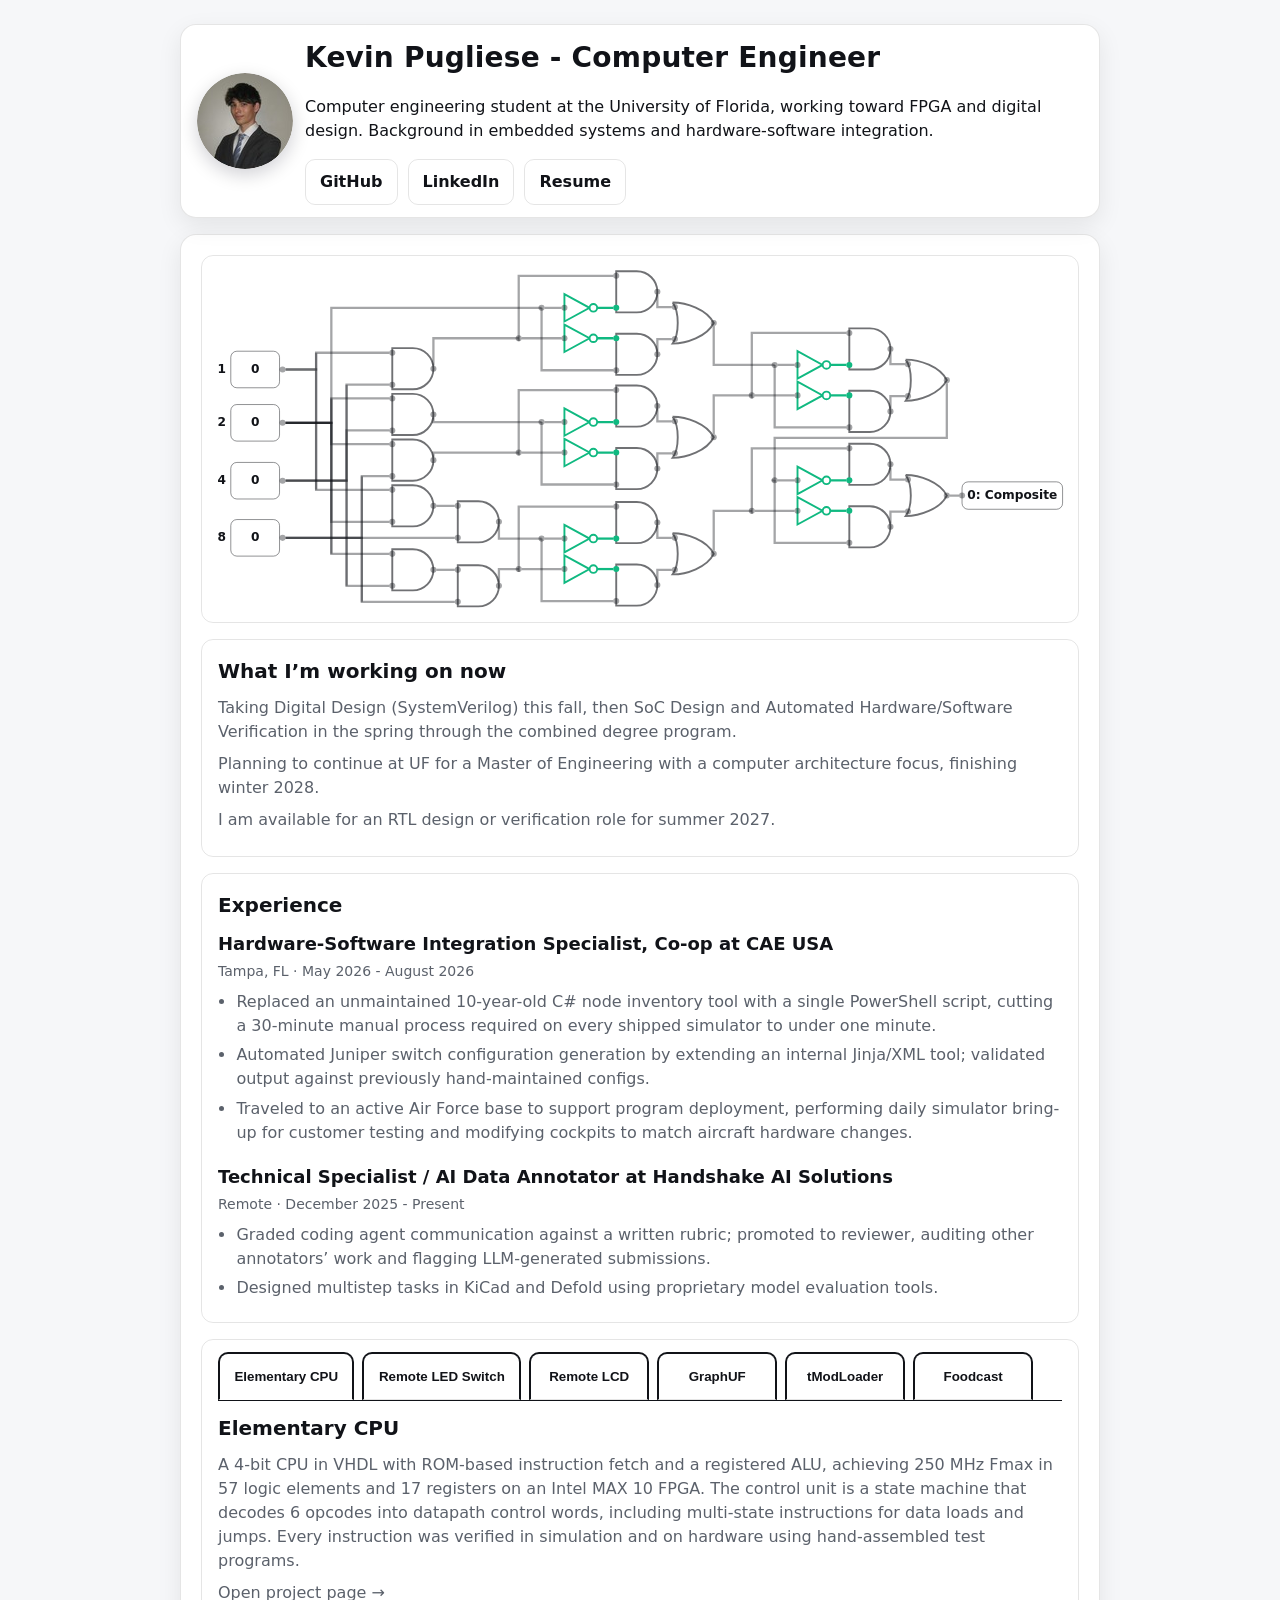
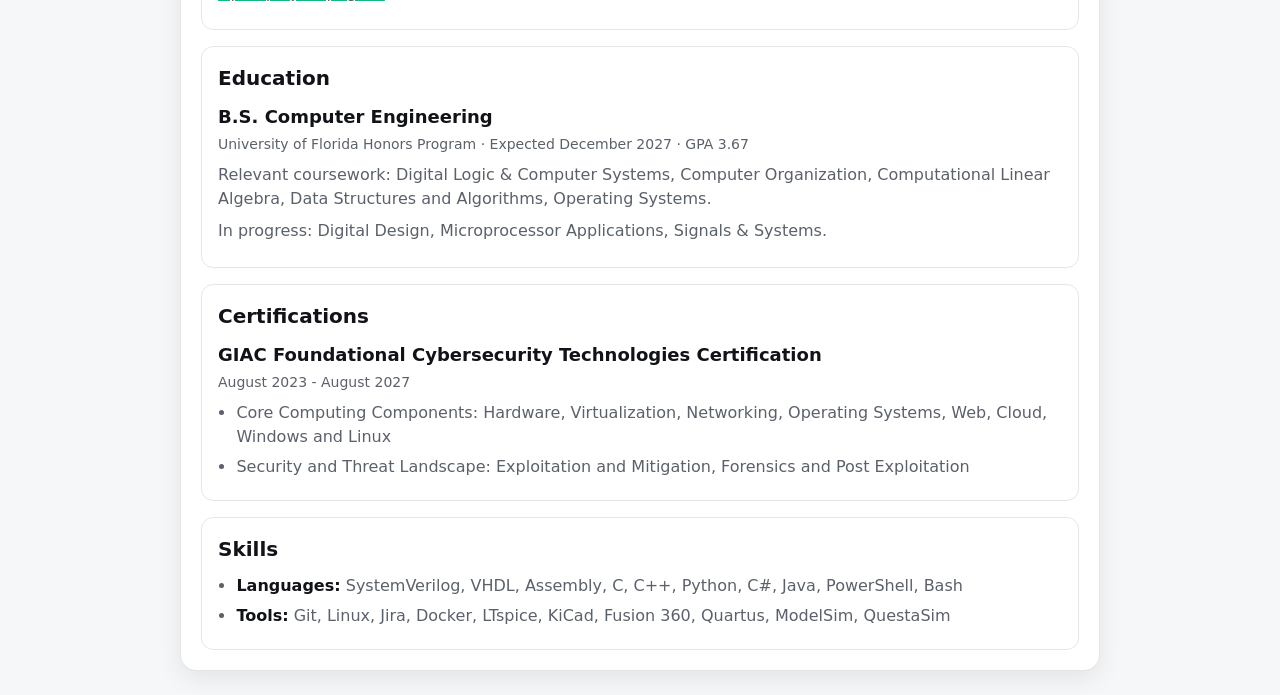
==== commit e37f7e00: "update resume" ====
--- a/index.html
+++ b/index.html
@@ -358,7 +358,7 @@
           </li>
           <li>
             <strong>Tools:</strong> Git, Linux, Jira, Docker, LTspice, KiCad,
-            Fusion 360, Onshape, Soldering, Quartus, ModelSim
+            Fusion 360, Quartus, ModelSim, QuestaSim
           </li>
         </ul>
       </section>
--- a/styles.css
+++ b/styles.css
@@ -195,8 +195,6 @@
   fill: var(--wire);
 }
 
-/* A NOT gate's inversion bubble must read as an open circle, not as a filled
-   junction dot like every other pin. */
 .node.bubble {
   fill: var(--panel);
   stroke: var(--gate);
@@ -334,8 +332,6 @@
     width: 100%;
   }
 
-  /* Fade the edge the strip can still scroll toward, so a clipped tab reads
-     as "more this way" instead of as a rendering bug. */
   .projects-tabs.can-scroll-right {
     -webkit-mask-image: linear-gradient(
       to right,
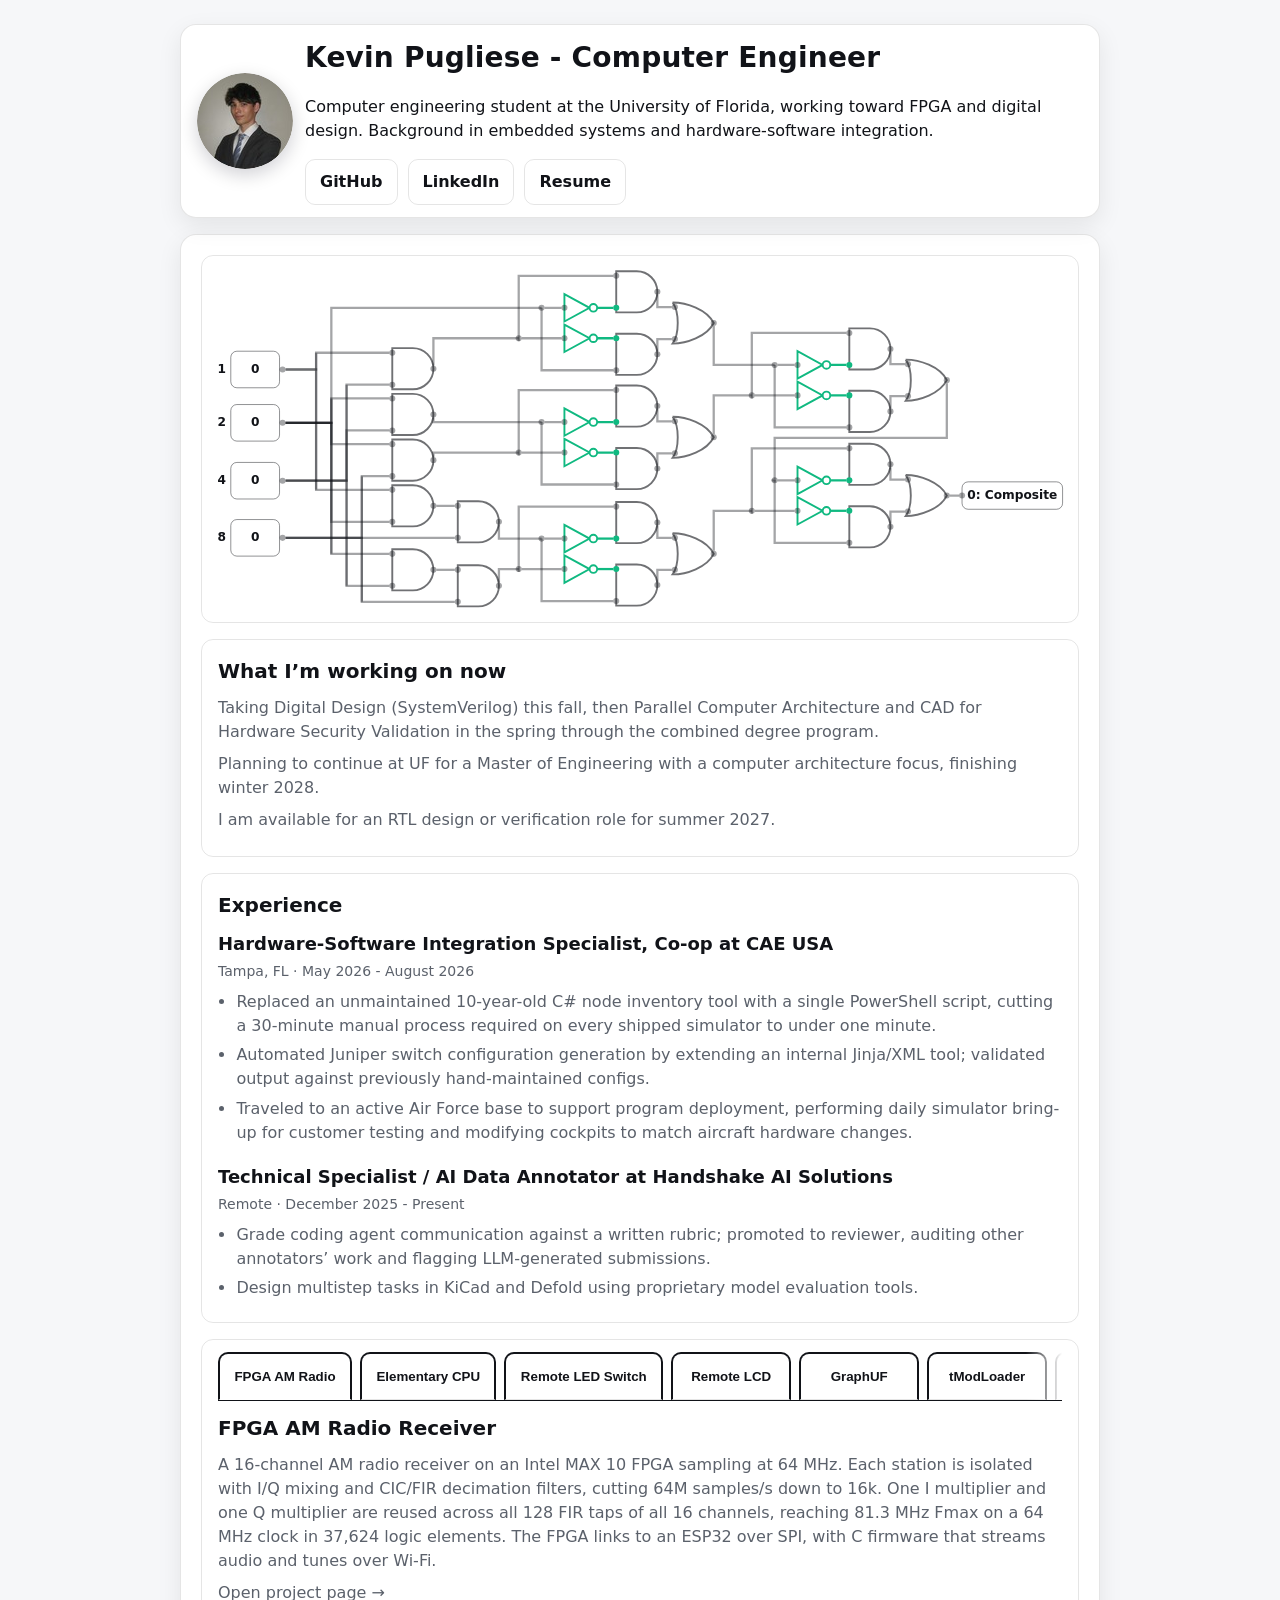
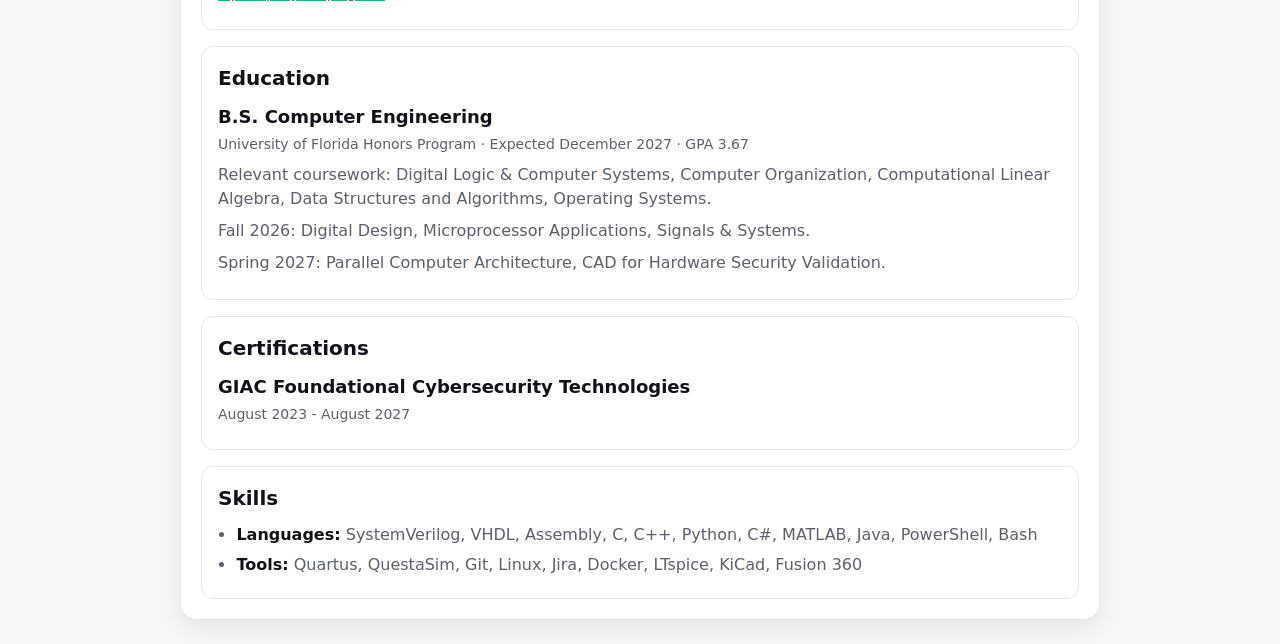
==== commit 51aefff8: "add AM radio project, update coursework and skills" ====
--- a/index.html
+++ b/index.html
@@ -186,9 +186,9 @@
       <section class="panel" id="now">
         <h2>What I&rsquo;m working on now</h2>
         <p>
-          Taking Digital Design (SystemVerilog) this fall, then SoC Design and
-          Automated Hardware/Software Verification in the spring through the
-          combined degree program.
+          Taking Digital Design (SystemVerilog) this fall, then Parallel
+          Computer Architecture and CAD for Hardware Security Validation in the
+          spring through the combined degree program.
         </p>
         <p>
           Planning to continue at UF for a Master of Engineering with a computer
@@ -228,12 +228,12 @@
         <p class="entry-meta">Remote &middot; December 2025 - Present</p>
         <ul>
           <li>
-            Graded coding agent communication against a written rubric; promoted
-            to reviewer, auditing other annotators&rsquo; work and flagging
-            LLM-generated submissions.
-          </li>
-          <li>
-            Designed multistep tasks in KiCad and Defold using proprietary model
+            Grade coding agent communication against a written rubric;
+            promoted to reviewer, auditing other annotators&rsquo; work and
+            flagging LLM-generated submissions.
+          </li>
+          <li>
+            Design multistep tasks in KiCad and Defold using proprietary model
             evaluation tools.
           </li>
         </ul>
@@ -245,6 +245,16 @@
             class="project-tab"
             role="tab"
             aria-selected="true"
+            aria-controls="project-panel"
+            id="tab-fpga-am-radio"
+            data-key="fpga-am-radio"
+          >
+            FPGA AM Radio
+          </button>
+          <button
+            class="project-tab"
+            role="tab"
+            aria-selected="false"
             aria-controls="project-panel"
             id="tab-elementary-cpu"
             data-key="elementary-cpu"
@@ -306,7 +316,7 @@
           id="project-panel"
           class="project-panel-body"
           role="tabpanel"
-          aria-labelledby="tab-elementary-cpu"
+          aria-labelledby="tab-fpga-am-radio"
         >
           <h2 id="project-panel-title">Project details</h2>
           <div id="project-panel-content">
@@ -328,25 +338,19 @@
           Algorithms, Operating Systems.
         </p>
         <p>
-          In progress: Digital Design, Microprocessor Applications, Signals
-          &amp; Systems.
+          Fall 2026: Digital Design, Microprocessor Applications, Signals &amp;
+          Systems.
+        </p>
+        <p>
+          Spring 2027: Parallel Computer Architecture, CAD for Hardware
+          Security Validation.
         </p>
       </section>
 
       <section class="panel" id="certifications">
         <h2>Certifications</h2>
-        <h3>GIAC Foundational Cybersecurity Technologies Certification</h3>
+        <h3>GIAC Foundational Cybersecurity Technologies</h3>
         <p class="entry-meta">August 2023 - August 2027</p>
-        <ul>
-          <li>
-            Core Computing Components: Hardware, Virtualization, Networking,
-            Operating Systems, Web, Cloud, Windows and Linux
-          </li>
-          <li>
-            Security and Threat Landscape: Exploitation and Mitigation,
-            Forensics and Post Exploitation
-          </li>
-        </ul>
       </section>
 
       <section class="panel" id="skills">
@@ -354,11 +358,11 @@
         <ul>
           <li>
             <strong>Languages:</strong> SystemVerilog, VHDL, Assembly, C, C++,
-            Python, C#, Java, PowerShell, Bash
-          </li>
-          <li>
-            <strong>Tools:</strong> Git, Linux, Jira, Docker, LTspice, KiCad,
-            Fusion 360, Quartus, ModelSim, QuestaSim
+            Python, C#, MATLAB, Java, PowerShell, Bash
+          </li>
+          <li>
+            <strong>Tools:</strong> Quartus, QuestaSim, Git, Linux, Jira,
+            Docker, LTspice, KiCad, Fusion 360
           </li>
         </ul>
       </section>
--- a/styles.css
+++ b/styles.css
@@ -257,13 +257,55 @@
 
 .projects-tabs {
   display: flex;
-  flex-wrap: wrap;
+  flex-wrap: nowrap;
+  overflow-x: auto;
+  overflow-y: hidden;
+  -webkit-overflow-scrolling: touch;
+  scroll-snap-type: x proximity;
+  scroll-padding-inline: 4px;
   gap: 8px;
+  width: 100%;
   align-items: flex-end;
   margin: -0.25rem 0 0;
+  scrollbar-width: none;
+}
+.projects-tabs::-webkit-scrollbar {
+  display: none;
+}
+
+/* Fade whichever edge still has tabs behind it. */
+.projects-tabs.can-scroll-right {
+  -webkit-mask-image: linear-gradient(
+    to right,
+    #000 calc(100% - 36px),
+    transparent
+  );
+  mask-image: linear-gradient(to right, #000 calc(100% - 36px), transparent);
+}
+.projects-tabs.can-scroll-left {
+  -webkit-mask-image: linear-gradient(to right, transparent, #000 36px);
+  mask-image: linear-gradient(to right, transparent, #000 36px);
+}
+.projects-tabs.can-scroll-left.can-scroll-right {
+  -webkit-mask-image: linear-gradient(
+    to right,
+    transparent,
+    #000 36px,
+    #000 calc(100% - 36px),
+    transparent
+  );
+  mask-image: linear-gradient(
+    to right,
+    transparent,
+    #000 36px,
+    #000 calc(100% - 36px),
+    transparent
+  );
 }
 
 .project-tab {
+  flex: 0 0 auto;
+  scroll-snap-align: start;
   appearance: none;
   display: inline-flex;
   align-items: center;
@@ -322,46 +364,9 @@
 
 @media (max-width: 900px) {
   .projects-tabs {
-    flex-wrap: nowrap;
-    overflow-x: auto;
-    overflow-y: hidden;
-    -webkit-overflow-scrolling: touch;
-    scroll-snap-type: x proximity;
-    scroll-padding-inline: 4px;
     gap: 4px;
-    width: 100%;
-  }
-
-  .projects-tabs.can-scroll-right {
-    -webkit-mask-image: linear-gradient(
-      to right,
-      #000 calc(100% - 36px),
-      transparent
-    );
-    mask-image: linear-gradient(to right, #000 calc(100% - 36px), transparent);
-  }
-
-  .projects-tabs.can-scroll-left {
-    -webkit-mask-image: linear-gradient(to right, transparent, #000 36px);
-    mask-image: linear-gradient(to right, transparent, #000 36px);
-  }
-
-  .projects-tabs.can-scroll-left.can-scroll-right {
-    -webkit-mask-image: linear-gradient(
-      to right,
-      transparent,
-      #000 36px,
-      #000 calc(100% - 36px),
-      transparent
-    );
-    mask-image: linear-gradient(
-      to right,
-      transparent,
-      #000 36px,
-      #000 calc(100% - 36px),
-      transparent
-    );
-  }
+  }
+
 
   .project-tab {
     flex: 0 0 auto;
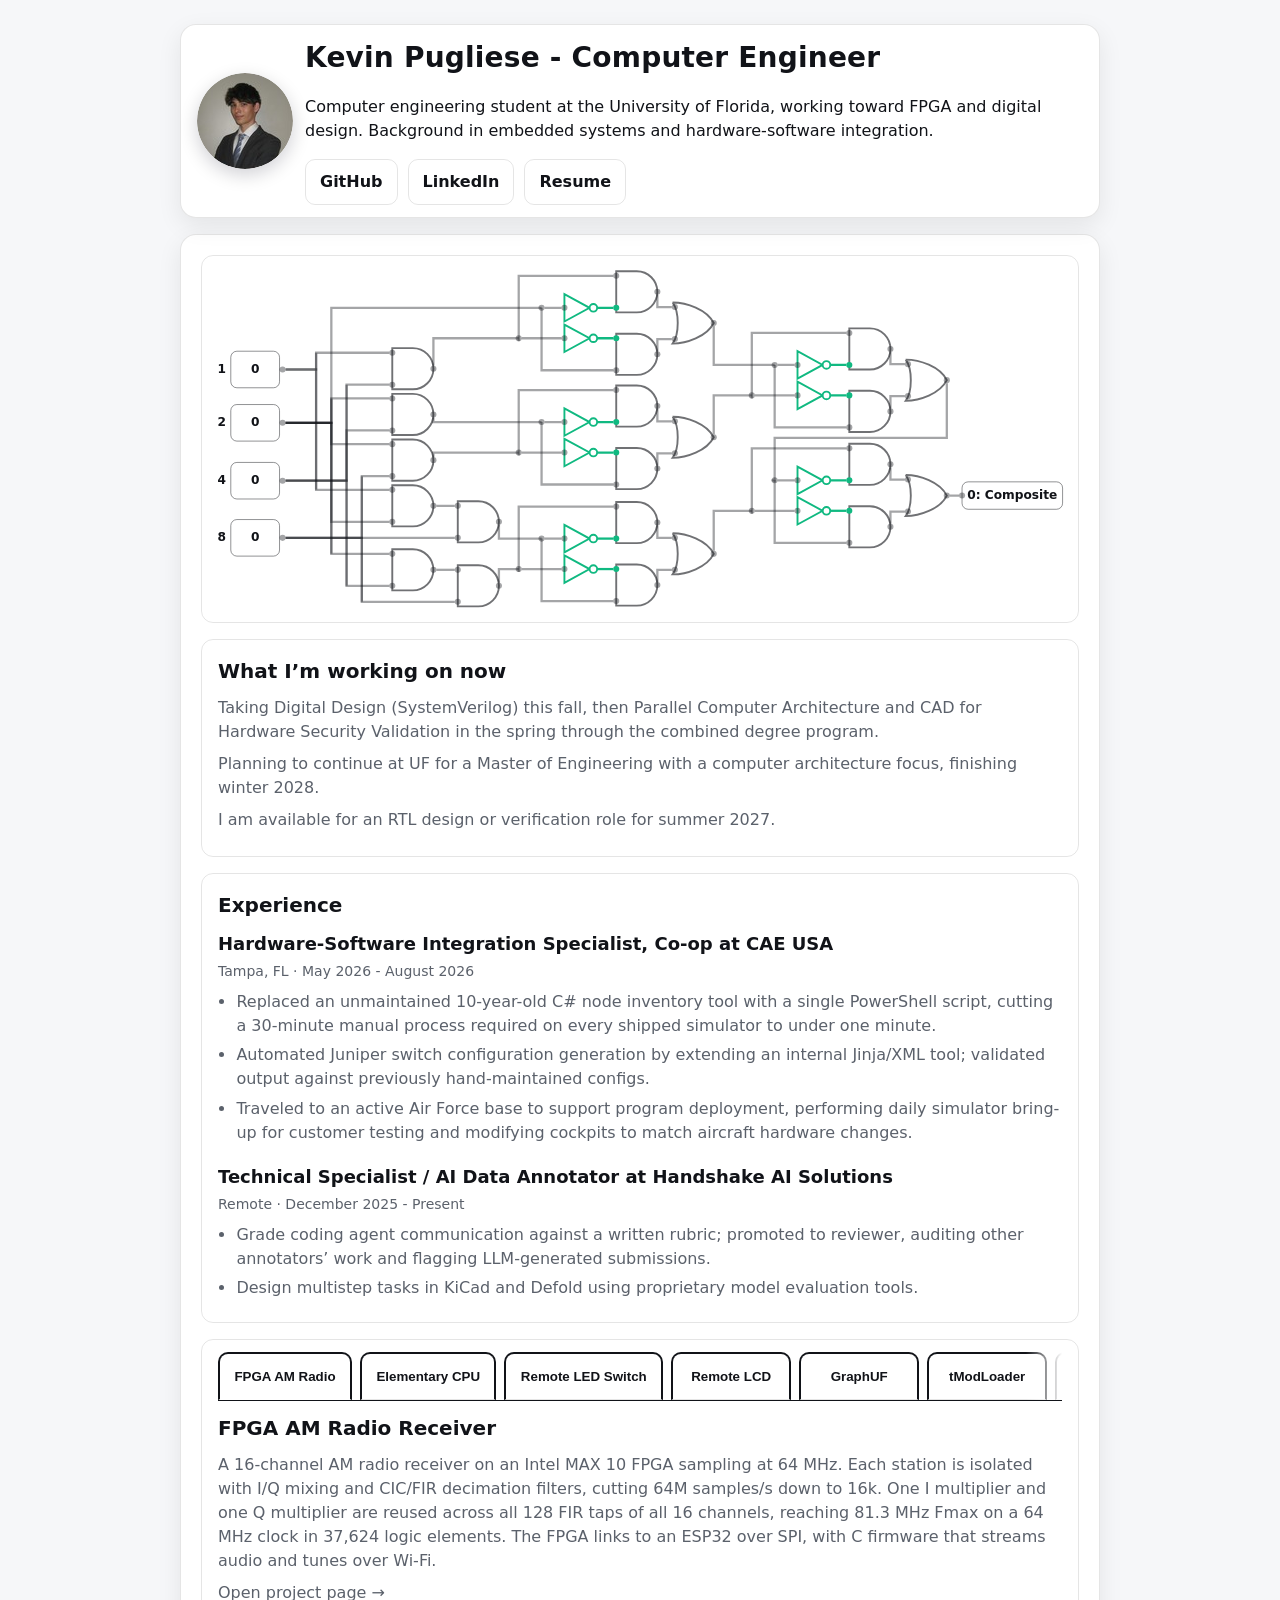
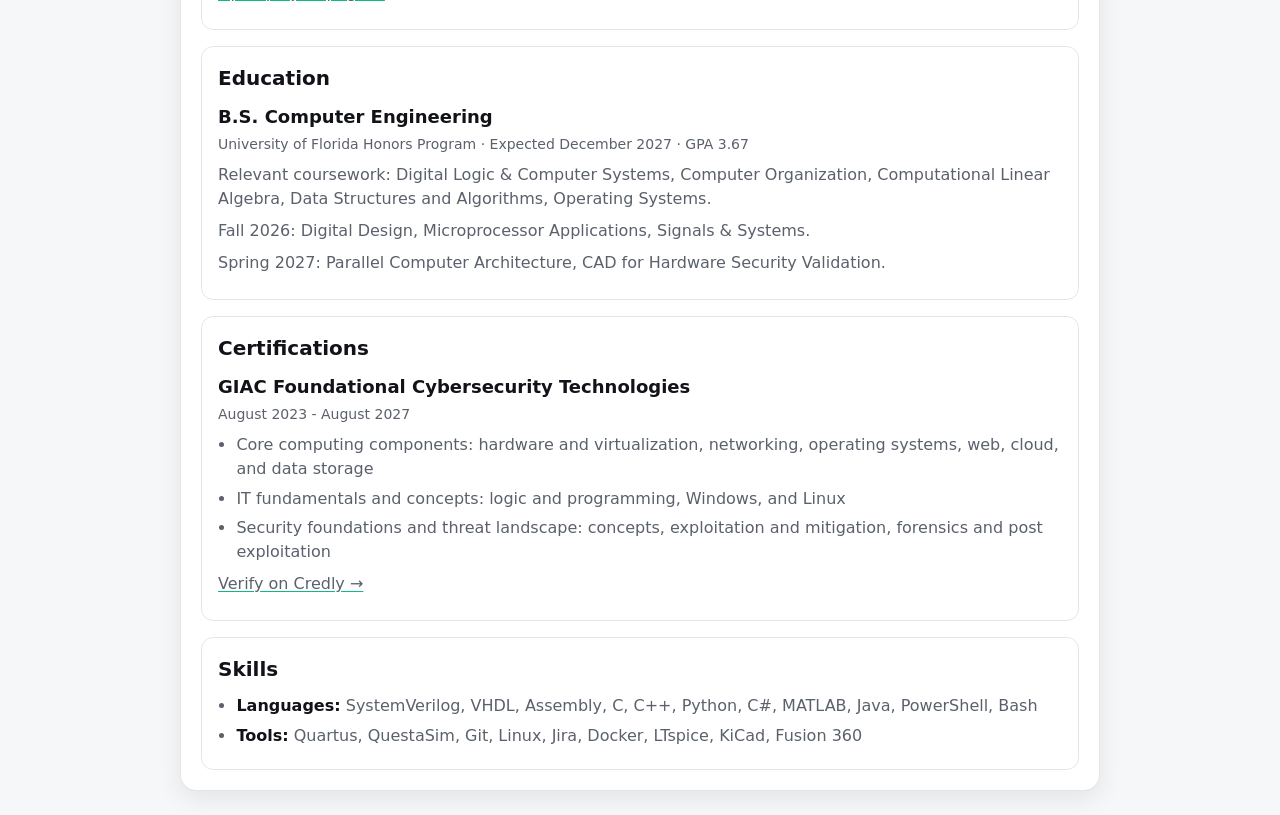
==== commit 33805978: "expand certification details and add credly verification link" ====
--- a/index.html
+++ b/index.html
@@ -351,6 +351,28 @@
         <h2>Certifications</h2>
         <h3>GIAC Foundational Cybersecurity Technologies</h3>
         <p class="entry-meta">August 2023 - August 2027</p>
+        <ul>
+          <li>
+            Core computing components: hardware and virtualization, networking,
+            operating systems, web, cloud, and data storage
+          </li>
+          <li>
+            IT fundamentals and concepts: logic and programming, Windows, and
+            Linux
+          </li>
+          <li>
+            Security foundations and threat landscape: concepts, exploitation
+            and mitigation, forensics and post exploitation
+          </li>
+        </ul>
+        <p>
+          <a
+            href="https://www.credly.com/badges/a8de23ef-2d71-40f0-95b8-9c66b1e39406/public_url"
+            target="_blank"
+            rel="noopener noreferrer"
+            >Verify on Credly →</a
+          >
+        </p>
       </section>
 
       <section class="panel" id="skills">
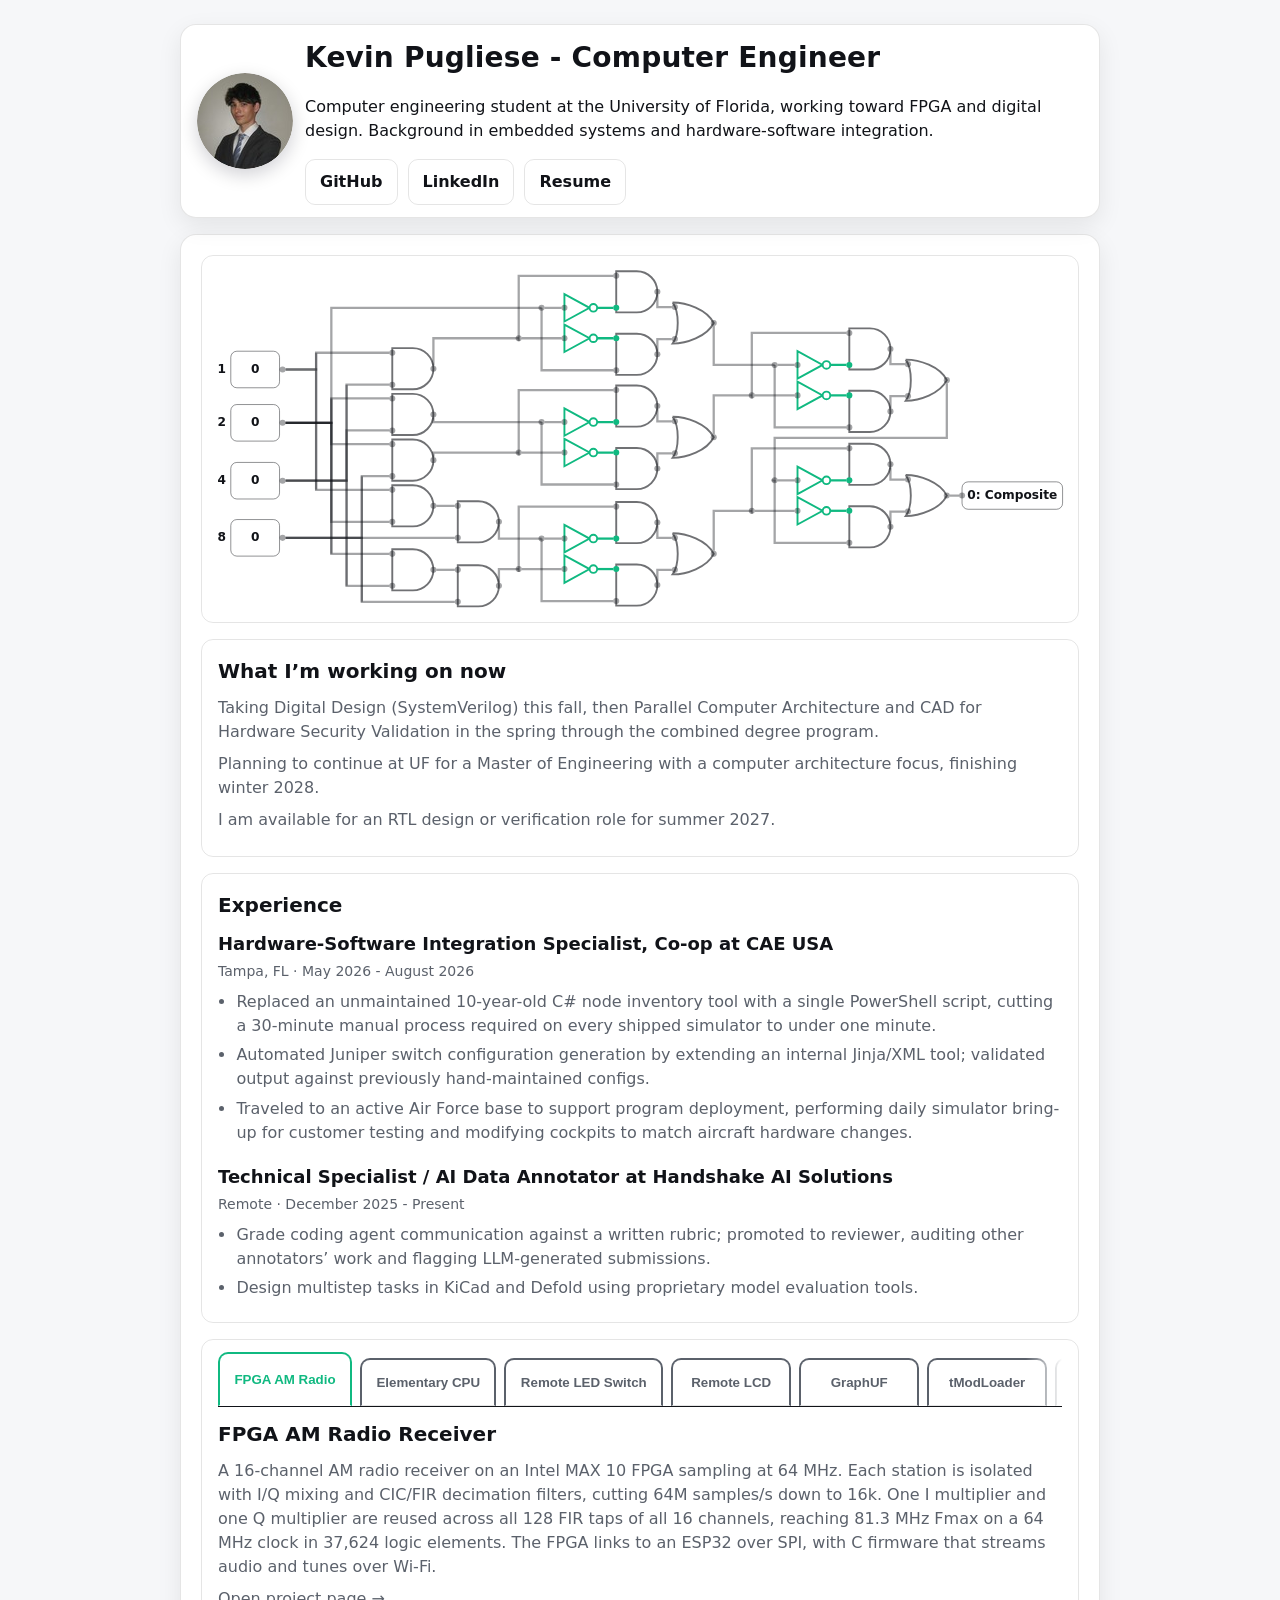
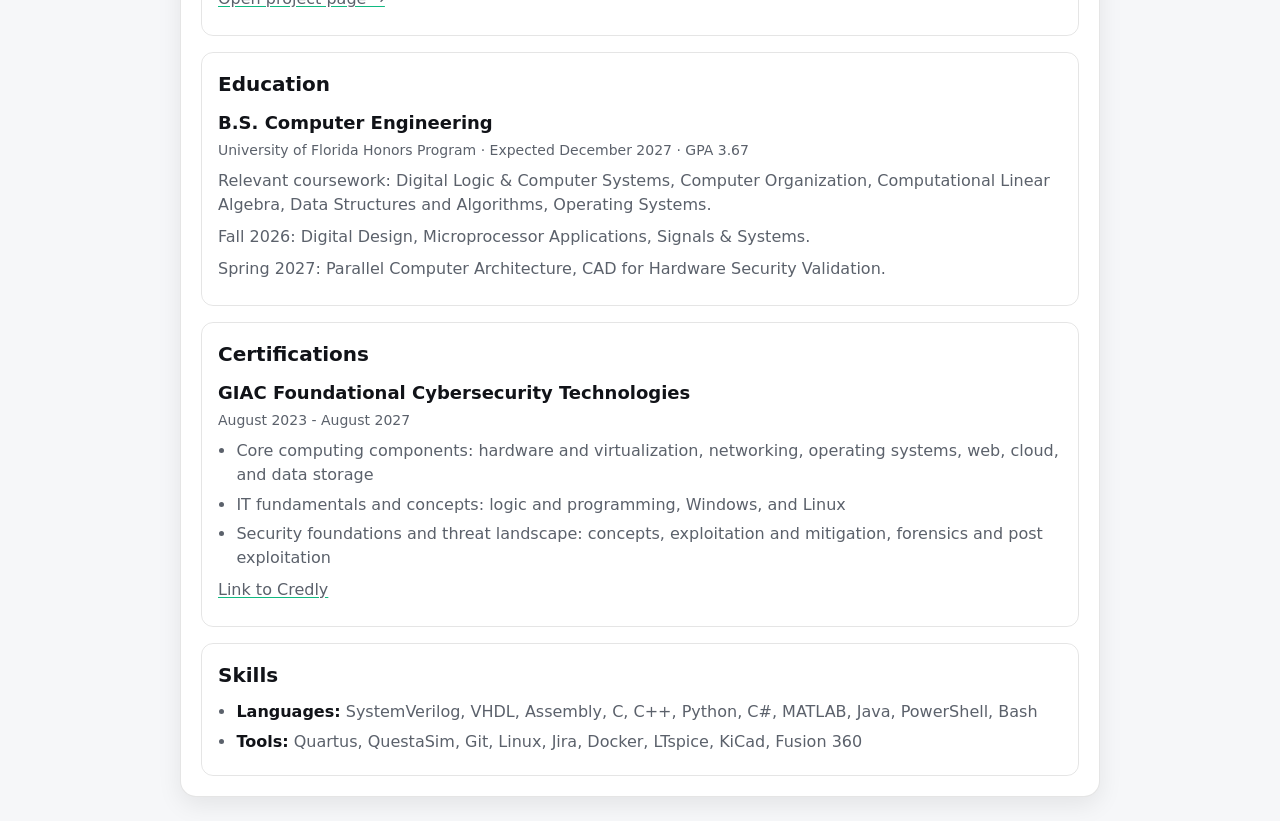
==== commit 24e3cd4f: "highlight selected project tab, simplify credly link text" ====
--- a/index.html
+++ b/index.html
@@ -370,7 +370,7 @@
             href="https://www.credly.com/badges/a8de23ef-2d71-40f0-95b8-9c66b1e39406/public_url"
             target="_blank"
             rel="noopener noreferrer"
-            >Verify on Credly →</a
+            >Link to Credly</a
           >
         </p>
       </section>
--- a/styles.css
+++ b/styles.css
@@ -318,17 +318,19 @@
   border-bottom: 1px solid var(--border);
   border-radius: 10px 10px 0 0;
   background: var(--panel-bg, transparent);
-  color: inherit;
+  color: var(--muted);
   line-height: 1;
   font-weight: 600;
   white-space: nowrap;
   transition:
     background-color 140ms ease,
     color 140ms ease,
-    border-color 140ms ease;
+    border-color 140ms ease,
+    height 140ms ease;
 }
 .project-tab:hover {
-  background: rgba(0, 0, 0, 0.05);
+  background: rgba(127, 127, 127, 0.08);
+  color: var(--text);
 }
 .project-tab:focus-visible {
   outline: 2px solid currentColor;
@@ -339,6 +341,8 @@
   border-bottom-color: transparent;
   background: inherit;
   position: relative;
+  height: 54px;
+  color: var(--wire-hi);
 }
 
 .project-tab[aria-selected="true"]::after {
